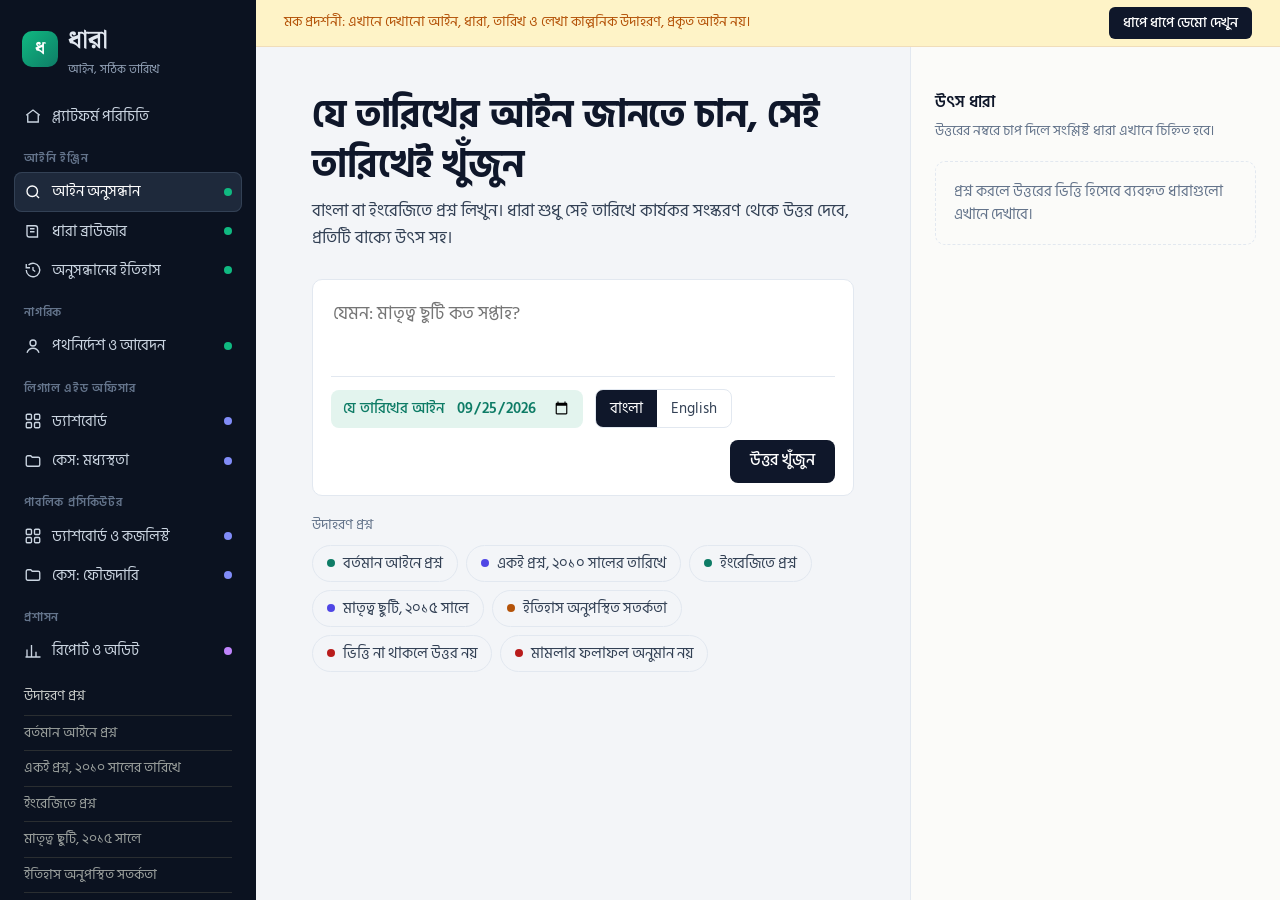
==== index.html @ 856b988e "Dhara Mock UI Design for Demo" ====
<!DOCTYPE html>
<html lang="bn">
<head>
<meta charset="UTF-8">
<meta name="viewport" content="width=device-width, initial-scale=1">
<title>ধারা | আইন অনুসন্ধান</title>
<link rel="preconnect" href="https://fonts.googleapis.com">
<link rel="preconnect" href="https://fonts.gstatic.com" crossorigin>
<link href="https://fonts.googleapis.com/css2?family=Noto+Serif+Bengali:wght@400;600;700&family=Hind+Siliguri:wght@400;500;600&display=swap" rel="stylesheet">
<link rel="stylesheet" href="style.css">
</head>
<body>
<aside class="side"></aside>

<main class="main">
  <div class="mockbar">মক প্রদর্শনী: এখানে দেখানো আইন, ধারা, তারিখ ও লেখা কাল্পনিক উদাহরণ, প্রকৃত আইন নয়।
    <button class="tourbtn" id="tourbtn" type="button">ধাপে ধাপে ডেমো দেখুন</button></div>
  <div class="wrap">
    <section class="center">
      <h1>যে তারিখের আইন জানতে চান, সেই তারিখেই খুঁজুন</h1>
      <p class="lede">বাংলা বা ইংরেজিতে প্রশ্ন লিখুন। ধারা শুধু সেই তারিখে কার্যকর সংস্করণ থেকে উত্তর দেবে, প্রতিটি বাক্যে উৎস সহ।</p>

      <div class="ask" id="ask">
        <textarea id="q" rows="2" placeholder="যেমন: মাতৃত্ব ছুটি কত সপ্তাহ?"></textarea>
        <div class="ask-row">
          <div class="asof">
            <label for="d">যে তারিখের আইন</label>
            <input id="d" type="date" value="2026-09-25" min="2006-01-01" max="2026-12-31">
          </div>
          <div class="seg" role="group" aria-label="উত্তরের ভাষা">
            <button class="on" data-al="bn" type="button">বাংলা</button><button data-al="en" type="button">English</button>
          </div>
          <button class="go" id="go" type="button">উত্তর খুঁজুন</button>
        </div>
      </div>

      <div class="examples" id="examples">
        <p>উদাহরণ প্রশ্ন</p>
        <div class="row"></div>
      </div>

      <ul class="steps" id="steps">
        <li><span class="dot"></span>নির্বাচিত তারিখে কার্যকর ধারাগুলো বাছাই করা হচ্ছে</li>
        <li><span class="dot"></span>শব্দ ও অর্থ মিলিয়ে প্রাসঙ্গিক ধারা খোঁজা হচ্ছে</li>
        <li><span class="dot"></span>প্রতিটি উদ্ধৃতি মূল ধারার সাথে যাচাই করা হচ্ছে</li>
      </ul>

      <div class="answer" id="answer"></div>
    </section>

    <aside class="rail">
      <h2>উৎস ধারা</h2>
      <p class="hint">উত্তরের নম্বরে চাপ দিলে সংশ্লিষ্ট ধারা এখানে চিহ্নিত হবে।</p>
      <div id="sources"><div class="empty">প্রশ্ন করলে উত্তরের ভিত্তি হিসেবে ব্যবহৃত ধারাগুলো এখানে দেখাবে।</div></div>
    </aside>
  </div>
</main>

<script src="data.js"></script>
<script>
  const $ = id => document.getElementById(id);
  const qEl = $('q'), dEl = $('d');
  let ansLang = 'bn';

  sidebar('search', `<div class="sidelist"><p>উদাহরণ প্রশ্ন</p>${EXAMPLES.map((e, i) => `<div data-ex="${i}">${e.label}</div>`).join('')}</div>`);
  document.querySelector('#examples .row').innerHTML = EXAMPLES.map((e, i) =>
    `<button data-ex="${i}" type="button" title="${e.label}"><i class="i-${e.kind}"></i>${e.label}</button>`).join('');

  document.querySelectorAll('[data-ex]').forEach(el => el.addEventListener('click', () => runEx(+el.dataset.ex)));
  document.querySelectorAll('[data-al]').forEach(b => b.addEventListener('click', () => {
    ansLang = b.dataset.al;
    document.querySelectorAll('[data-al]').forEach(x => x.classList.toggle('on', x === b));
    if ($('answer').style.display === 'block' && qEl.value.trim()) render(qEl.value.trim(), dEl.value);
  }));
  $('go').addEventListener('click', () => run(qEl.value.trim(), dEl.value));
  qEl.addEventListener('keydown', e => { if (e.key === 'Enter' && !e.shiftKey) { e.preventDefault(); run(qEl.value.trim(), dEl.value); } });

  function setLang(l) { ansLang = l; document.querySelectorAll('[data-al]').forEach(x => x.classList.toggle('on', x.dataset.al === l)); }
  function runEx(i) { const e = EXAMPLES[i]; qEl.value = e.q; dEl.value = e.d; return run(e.q, e.d); }

  function run(q, date) {
    return new Promise(resolve => {
      if (!q) { qEl.focus(); return resolve(); }
      const steps = $('steps'), items = [...steps.children];
      $('answer').style.display = 'none';
      $('sources').innerHTML = '<div class="empty">ধারা খোঁজা হচ্ছে…</div>';
      steps.style.display = 'block';
      items.forEach(li => li.className = '');
      items.forEach((li, i) => setTimeout(() => { li.className = 'run'; if (i) items[i - 1].className = 'done'; }, i * 450));
      setTimeout(() => { items[items.length - 1].className = 'done'; render(q, date); resolve(); }, items.length * 450 + 150);
    });
  }

  function classify(q) {
    if (/জিত|হারব|ফলাফল|রায় কী হবে|win|outcome|predict/i.test(q)) return 'scope';
    if (/মাতৃত্ব|প্রসূতি|maternity|pregnan/i.test(q)) return 'mat';
    if (/চাকরি শেষ|চাকুরি শেষ|অবসান|termination|dues/i.test(q)) return 'term';
    if (/মজুরি|বেতন|wage|salary/i.test(q)) return 'wage';
    return 'none';
  }
  const isEnglishQ = q => /[a-z]/i.test(q) && !/[\u0980-\u09FF]/.test(q);
  const C = (n, k) => `<button class="cite" data-s="${n}" data-k="${k}" type="button" title="উৎস ${bn(n)} দেখুন">${ansLang === 'bn' ? bn(n) : n}</button>`;

  function render(q, date) {
    const ans = $('answer'), src = $('sources'), kind = classify(q), en = ansLang === 'en';
    const metaDate = en ? `Answer based on the law in force on ${fmtEn(date)}` : `${fmt(date)} তারিখে কার্যকর আইন অনুযায়ী উত্তর`;
    ans.style.display = 'block';

    if (kind === 'none') {
      ans.innerHTML = `<p class="q">${q}</p><div class="meta">${metaDate}</div>
        <div class="stop"><h3>পর্যাপ্ত আইনি ভিত্তি পাওয়া যায়নি</h3>
        <p>এই প্রশ্নের উত্তর দেওয়ার মতো যথেষ্ট প্রাসঙ্গিক ধারা খুঁজে পাওয়া যায়নি, তাই ধারা অনুমাননির্ভর উত্তর দেবে না। প্রশ্নটি অন্যভাবে লিখুন অথবা ধারা ব্রাউজারে সংশ্লিষ্ট আইন খুঁজুন।</p>
        <p class="score">সবচেয়ে কাছের ধারার মিলও নির্ধারিত নির্ভরযোগ্যতার সীমার নিচে ছিল।</p></div>`;
      src.innerHTML = '<div class="empty">নির্ভরযোগ্যতার সীমার উপরে কোনো ধারা পাওয়া যায়নি, তাই কোনো উৎস দেখানো হচ্ছে না।</div>';
      return;
    }
    if (kind === 'scope') {
      ans.innerHTML = `<p class="q">${q}</p><div class="meta">${metaDate}</div>
        <div class="stop scope"><h3>ধারা মামলার ফলাফল অনুমান করে না</h3>
        <p>ধারা একটি আইনি গবেষণা সহায়ক। এটি আইনি পরামর্শ দেয় না এবং কোনো মামলার রায় বা বিচারকের সিদ্ধান্ত অনুমান করে না। আপনার বিষয়ে কোন ধারা প্রযোজ্য তা জানতে চাইলে সরাসরি আইনের প্রশ্ন করুন।</p>
        <p class="score"><button class="cite" type="button" id="sugg" style="padding:0 10px">মজুরি কত দিনের মধ্যে দিতে হবে?</button></p></div>`;
      src.innerHTML = '<div class="empty">এই ধরনের প্রশ্নে কোনো ধারা খোঁজা হয় না।</div>';
      $('sugg').onclick = () => runEx(0);
      return;
    }

    let body = '', note = '', srcIds = [], tlSec = null;
    if (isEnglishQ(q)) note += `<div class="note x">${en ? 'Your English question matched provisions stored in both Bangla and English, without machine translation.' : 'ইংরেজি প্রশ্ন থেকে বাংলা ও ইংরেজি জোড়া ধারা খুঁজে পাওয়া গেছে, কোনো মেশিন অনুবাদ ছাড়াই।'}</div>`;

    if (kind === 'wage') {
      const v = versionAt('123', date), old = v.key === 'old';
      srcIds = ['123', '124']; tlSec = '123';
      body = en
        ? `<p>Wages must be paid before the ${old ? 'seventh' : 'fifth'} working day after the wage period ends.${C(1, 'time')}${old ? '' : ' Under this version, wages may also be paid through a bank account.' + C(1, 'bank')}</p><p>On termination, all dues must be paid within thirty working days.${C(2, 'dues')}</p>`
        : `<p>মজুরি-মেয়াদ শেষ হওয়ার পর ${old ? 'সপ্তম' : 'পঞ্চম'} কর্মদিবস অতিক্রান্ত হওয়ার আগেই শ্রমিকের মজুরি পরিশোধ করতে হবে।${C(1, 'time')}${old ? '' : ' এই সংস্করণ অনুযায়ী মজুরি ব্যাংক হিসাবের মাধ্যমেও পরিশোধ করা যায়।' + C(1, 'bank')}</p><p>চাকরির অবসান হলে সকল পাওনা অবসানের তারিখ থেকে ত্রিশ কর্মদিবসের মধ্যে পরিশোধ করতে হবে।${C(2, 'dues')}</p>`;
      if (old) note += `<div class="note x">${en ? 'Section 123 was amended after this date (22 July 2013). The current law is different.' : 'এই তারিখের পরে ধারা ১২৩ সংশোধিত হয়েছে (২২ জুলাই ২০১৩)। বর্তমান আইন ভিন্ন।'}</div>`;
    }
    if (kind === 'mat') {
      const v = versionAt('46', date), old = v.key === 'old';
      srcIds = ['46']; tlSec = '46';
      body = en
        ? `<p>A woman worker is entitled to ${old ? 'twelve' : 'sixteen'} weeks of maternity leave: ${old ? 'six' : 'eight'} weeks before and ${old ? 'six' : 'eight'} weeks after delivery.${C(1, 'leave')}</p>`
        : `<p>একজন নারী শ্রমিক মোট ${old ? 'বারো' : 'ষোল'} সপ্তাহ মাতৃত্ব ছুটি পাবেন: সন্তান প্রসবের আগে ${old ? 'ছয়' : 'আট'} সপ্তাহ এবং পরে ${old ? 'ছয়' : 'আট'} সপ্তাহ।${C(1, 'leave')}</p>`;
      if (old) note += `<div class="note x">${en ? 'Section 46 was amended after this date (18 September 2018). The current law is different.' : 'এই তারিখের পরে ধারা ৪৬ সংশোধিত হয়েছে (১৮ সেপ্টেম্বর ২০১৮)। বর্তমান আইন ভিন্ন।'}</div>`;
    }
    if (kind === 'term') {
      srcIds = ['124'];
      body = en
        ? `<p>On termination of employment, all dues of the worker must be paid within thirty working days from the date of termination.${C(1, 'dues')}</p>`
        : `<p>চাকরির অবসান হলে শ্রমিকের সকল পাওনা অবসানের তারিখ থেকে ত্রিশ কর্মদিবসের মধ্যে পরিশোধ করতে হবে।${C(1, 'dues')}</p>`;
      note += `<div class="note w">${en ? 'The amendment history of this section could not be verified, so the version on your chosen date is not guaranteed. The current text was used.' : 'এই ধারার সংশোধন-ইতিহাস যাচাই করা যায়নি, তাই নির্বাচিত তারিখের সংস্করণ নিশ্চিত নয়। বর্তমান লেখা থেকে উত্তর দেওয়া হয়েছে।'}</div>`;
    }

    const n = srcIds.length;
    ans.innerHTML = `<p class="q">${q}</p><div class="meta">${metaDate}</div>
      <div class="body ${en ? 'en' : ''}">${body}</div>
      <div class="verify"><svg width="16" height="16" viewBox="0 0 24 24" fill="none" stroke="currentColor" stroke-width="2.4"><path d="M5 12l5 5 9-10"/></svg>${en ? `All citations checked against ${n} retrieved provision${n > 1 ? 's' : ''}` : `সব উদ্ধৃতি ${bn(n)}টি উদ্ধারকৃত ধারার সাথে যাচাই করা হয়েছে`}</div>
      <div class="srclist"><p>${en ? 'This answer is grounded only in these provisions' : 'এই উত্তরের ভিত্তি শুধু এই ধারাগুলো'}</p>${srcIds.map((id, k) => {
        const sv = versionAt(id, date);
        return `<button type="button" data-go="${k + 1}"><span class="n">${en ? k + 1 : bn(k + 1)}</span><span>ধারা ${SECTIONS[id].num}, ${ACT.bn}<small>যে সংস্করণ ব্যবহৃত: ${fmt(sv.from)} থেকে ${sv.to ? fmt(sv.to) : 'বর্তমান'}</small></span></button>`;
      }).join('')}</div>
      ${note}${tlSec ? timeline(tlSec, date) : ''}`;

    src.innerHTML = srcIds.map((id, k) => card(id, k + 1, date)).join('');
    ans.querySelectorAll('.cite').forEach(c => c.addEventListener('click', () => focusSrc(c.dataset.s, c.dataset.k, c)));
    ans.querySelectorAll('[data-go]').forEach(b => b.addEventListener('click', () => focusSrc(b.dataset.go, null, null)));
  }

  function focusSrc(n, k, btn) {
    document.querySelectorAll('.src,.cite,.qs').forEach(x => x.classList.remove('hl', 'on'));
    const t = $('s' + n); if (!t) return;
    t.classList.add('hl');
    const d = t.querySelector('details'); if (d) d.open = true;
    if (k) t.querySelectorAll(`.qs[data-k="${k}"]`).forEach(x => x.classList.add('on'));
    if (btn) btn.classList.add('hl');
    t.scrollIntoView({ behavior: 'smooth', block: 'nearest' });
  }

  function card(id, n, date) {
    const s = SECTIONS[id], v = versionAt(id, date), L = LINEAGE[s.lineage], en = ansLang === 'en';
    return `<div class="src" id="s${n}">
      <div class="top"><span class="n">${en ? n : bn(n)}</span><span class="act">${en ? ACT.en : ACT.bn}</span></div>
      <p class="sec">${en ? 'Section ' + id + ': ' + s.title.en : 'ধারা ' + s.num + ': ' + s.title.bn}</p>
      <div class="badges"><span class="b valid">কার্যকর: ${fmt(v.from)} থেকে ${v.to ? fmt(v.to) : 'বর্তমান'}</span><span class="b ${L.cls}">${L.bn}</span></div>
      ${s.lineage === 'none' ? '<div class="warnline">এই ধারার পূর্ববর্তী সংস্করণ যাচাই করা যায়নি। বর্তমান লেখা দেখানো হচ্ছে।</div>' : ''}
      ${s.lineage === 'medium' ? '<div class="warnline" style="background:var(--blue-soft);color:var(--blue)">সংশোধনের তারিখ পাদটীকা থেকে আংশিকভাবে নির্ণীত। মূল গেজেটের সাথে মিলিয়ে দেখুন।</div>' : ''}
      <p class="txt ${en ? 'en' : ''}">${mk(v[en ? 'en' : 'bn'])}</p>
      <details class="prov"><summary>এই উৎস কোথা থেকে এসেছে</summary>
        <dl>
          <dt>মূল উৎস</dt><dd>বাংলাদেশ কোড পোর্টাল<br><span class="url">${srcUrl(id)}</span></dd>
          <dt>ব্যবহৃত সংস্করণ</dt><dd>${fmt(v.from)} থেকে ${v.to ? fmt(v.to) : 'বর্তমান'} (${amendAct(v)})</dd>
          <dt>তারিখ নির্ণয়ের ভিত্তি</dt><dd>${v.foot}</dd>
          <dt>ধারার শনাক্তকারী</dt><dd><code>${ACT.id}/s${id}@${v.from}</code></dd>
        </dl>
      </details>
      <a href="provision.html?s=${id}&d=${date}">পূর্ণ ধারা ও সংশোধন দেখুন</a>
    </div>`;
  }

  function timeline(id, date) {
    const s = SECTIONS[id];
    const start = new Date('2006-01-01'), span = new Date('2027-01-01') - start;
    const pct = d => Math.min(100, Math.max(0, (new Date(d) - start) / span * 100));
    const cur = versionAt(id, date);
    const segs = s.versions.map(v => {
      const a = pct(v.from), b = v.to ? pct(v.to) : 100;
      const label = v.key === 'old' ? 'মূল আইন' : 'সংশোধিত (' + bn(v.from.slice(0, 4)) + ')';
      return `<div class="tseg ${v.key} ${v === cur ? 'active' : ''}" style="left:${a}%;width:${b - a - 0.4}%">${label}</div>`;
    }).join('');
    return `<div class="tl"><h4>ধারা ${s.num} এর সংস্করণ</h4>
      <p class="sub">কালো দাগটি আপনার বেছে নেওয়া তারিখ। উত্তর শুধু সেই তারিখে কার্যকর সংস্করণ থেকে এসেছে।</p>
      <div class="track">${segs}<div class="pin" style="left:${pct(date)}%"><span>${fmt(date)}</span></div></div>
      <div class="axis"><span>২০০৬</span><span>২০১০</span><span>২০১৪</span><span>২০১৮</span><span>২০২২</span><span>২০২৬</span></div></div>`;
  }

  /* guided tour */
  const tour = Tour([
    { t: 'প্রশ্ন আর তারিখ', el: '#ask', do: async () => { setLang('bn'); qEl.value = EXAMPLES[0].q; dEl.value = TODAY; },
      p: 'ব্যবহারকারী বাংলা বা ইংরেজিতে প্রশ্ন লেখেন এবং বেছে নেন কোন তারিখের আইন জানতে চান। বিরোধ যে দিন শুরু হয়েছে, সেই দিনের আইনই প্রযোজ্য।' },
    { t: 'উত্তর, প্রতিটি বাক্যে উৎস', el: '#answer', do: () => runEx(0),
      p: 'প্রথমে শুধু সেই তারিখে কার্যকর ধারা বাছাই হয়, তারপর খোঁজা ও উদ্ধৃতি যাচাই। উত্তরের প্রতিটি বাক্যের পাশে নম্বর দেওয়া উৎস থাকে।' },
    { t: 'উত্তরটা কোন ধারা থেকে এসেছে', el: '.srclist',
      p: 'উত্তরের নিচে স্পষ্ট লেখা থাকে কোন কোন ধারা থেকে উত্তরটা তৈরি, আর প্রতিটি ধারার ঠিক কোন তারিখের সংস্করণ ব্যবহৃত হয়েছে। এর বাইরের কিছু থেকে উত্তর আসে না।' },
    { t: 'বাক্য থেকে ধারার নির্দিষ্ট অংশে', el: '#s1', do: async () => { const c = document.querySelector('.cite'); if (c) c.click(); },
      p: 'উদ্ধৃতি নম্বরে চাপ দিলে ধারার যে নির্দিষ্ট অংশ ওই বাক্যকে সমর্থন করে সেটা হলুদ রঙে চিহ্নিত হয়। নিচে দেখা যায় উৎস কোথা থেকে: বাংলাদেশ কোড পোর্টালের কোন পাতা, আর কোন সংশোধনী পাদটীকা থেকে সংস্করণের তারিখ নির্ণীত।' },
    { t: 'তারিখ বদলালে উত্তর বদলায়', el: '.tl', do: () => runEx(1),
      p: 'একই প্রশ্ন, কিন্তু ২০১০ সালের তারিখে। তখন সপ্তম কর্মদিবস ছিল, এখন পঞ্চম। সাধারণ সার্চ বা চ্যাটবট সবসময় বর্তমান লেখা দেখায়, ধারা দেখায় সেই দিনের আইন।' },
    { t: 'ইংরেজিতে প্রশ্ন, একই ধারা', el: '#answer', do: () => runEx(2),
      p: 'ইংরেজিতে প্রশ্ন করলেও বাংলা ও ইংরেজি জোড়া ধারা খুঁজে পাওয়া যায়, মেশিন অনুবাদ ছাড়াই। উত্তরের ভাষা উপরের বাটন দিয়ে বদলানো যায়।' },
    { t: 'আরেকটি সংশোধিত ধারা', el: '.tl', do: async () => { setLang('bn'); await runEx(3); },
      p: '২০১৫ সালের তারিখে মাতৃত্ব ছুটি ছিল বারো সপ্তাহ, ২০১৮ সালের সংশোধনের পর ষোল সপ্তাহ। এই ধারার সংশোধন-ইতিহাস মাঝারি নির্ভরযোগ্য, তাই উৎস কার্ডে সেটাও জানানো হয়।' },
    { t: 'ইতিহাস না থাকলে সতর্কতা', el: '#s1', do: () => runEx(4),
      p: 'সব ধারার সংশোধন-ইতিহাস স্বয়ংক্রিয়ভাবে পাওয়া যায় না। তখন ধারা বর্তমান লেখা থেকে উত্তর দেয় এবং স্পষ্ট সতর্কবার্তা দেখায়, চুপচাপ ভুল উত্তর দেয় না।' },
    { t: 'নিশ্চিত না হলে উত্তর নয়', el: '.stop', do: () => runEx(5),
      p: 'প্রাসঙ্গিক ধারার মিল নির্ধারিত সীমার নিচে থাকলে ধারা উত্তর দিতে অস্বীকার করে। কোনো বানানো ধারা নম্বর বা অনুমাননির্ভর উত্তর দেখায় না।' },
    { t: 'মামলার ফলাফল অনুমান নয়', el: '.stop', do: () => runEx(6),
      p: 'ধারা আইনি গবেষণা সহায়ক, আইনি পরামর্শদাতা নয়। মামলার রায় বা বিচারকের সিদ্ধান্ত অনুমানের প্রশ্নে সে ব্যবহারকারীকে আইনের প্রশ্নের দিকে ফিরিয়ে দেয়।' },
    { t: 'এরপর: ধারা ব্রাউজার', el: '.nav a[href="provision.html"]',
      p: 'পরের অংশে দেখব একটি ধারার সব সংস্করণ, দুই সংস্করণের মধ্যে ঠিক কী বদলেছে, আর প্রতিটি ধারার মেটাডেটা।' }
  ], { lastLabel: 'ধারা ব্রাউজারে যান', onLast: () => { location.href = 'provision.html?s=123&tour=1'; } });
  $('tourbtn').addEventListener('click', tour.start);

  const P = new URLSearchParams(location.search);
  if (P.has('tour')) tour.start();
  else if (P.has('ex')) runEx(+P.get('ex'));
</script>
</body>
</html>
---- style.css ----
:root{
  --paper:#F3F5F8; --surface:#FFFFFF; --ink:#0F172A; --ink-2:#334155; --muted:#64748B;
  --rule:#E2E8F0; --green:#0E7C66; --green-soft:#E3F4EE; --amber:#B45309; --amber-soft:#FEF3C7;
  --red:#B91C1C; --red-soft:#FEE2E2; --blue:#4F46E5; --blue-soft:#EEF2FF; --violet:#7C3AED; --violet-soft:#F3E8FF;
  --side:#0B1220; --side-2:#131C2E; --side-t:#94A3B8;
  --radius:14px; --shadow:0 1px 2px rgba(15,23,42,.05),0 4px 16px rgba(15,23,42,.05);
  --serif:"Noto Serif Bengali","Nirmala UI","Vrinda",Georgia,serif;
  --sans:"Hind Siliguri","Noto Sans Bengali","Nirmala UI","Vrinda",system-ui,sans-serif;
}
*{box-sizing:border-box}
html,body{margin:0;height:100%}
body{background:var(--paper);color:var(--ink);font-family:var(--sans);font-size:16px;line-height:1.6;display:flex}
a{color:inherit}
button,input,textarea{font:inherit;color:inherit}
:focus-visible{outline:2px solid var(--green);outline-offset:2px}

/* sidebar */
.side{width:256px;flex:none;background:var(--side);color:#E2E8F0;display:flex;flex-direction:column;padding:20px 14px;overflow:auto;height:100vh;position:sticky;top:0}
.brand{display:flex;align-items:center;gap:10px;font-family:var(--serif);font-size:26px;font-weight:700;padding:0 8px 18px;text-decoration:none}
.brand .logo{width:36px;height:36px;border-radius:10px;background:linear-gradient(135deg,#10B981,#0E7C66);display:flex;align-items:center;justify-content:center;font-size:19px;color:#fff;flex:none}
.brand small{display:block;font-family:var(--sans);font-size:12px;font-weight:400;color:var(--side-t);margin-top:-2px}
.nav a{display:flex;align-items:center;gap:10px;padding:8px 10px;border-radius:8px;text-decoration:none;color:#CBD5E1;font-size:14.5px}
.nav a:hover{background:var(--side-2);color:#fff}
.nav a.on{background:#1E293B;color:#fff;box-shadow:inset 0 0 0 1px #334155}
.nav svg{width:18px;height:18px;flex:none}
.sidelist{margin-top:26px;padding:0 10px;font-size:14px;color:#9A9F9C}
.sidelist p{margin:0 0 8px;color:#C9CCC9}
.sidelist div,.sidelist a{display:block;padding:6px 0;border-top:1px solid #2A2E31;cursor:pointer;text-decoration:none;color:#9A9F9C}
.sidelist div:hover,.sidelist a:hover{color:#fff}
.sidelist a.on{color:#fff;font-weight:500}
.sidelist .ch{margin-top:14px;color:#C9CCC9;border-top:0;cursor:default}
.side .foot{margin-top:auto;padding:12px 10px 0;border-top:1px solid #2A2E31;font-size:13px;color:#8E938F}

/* main frame */
.main{flex:1;min-width:0;display:flex;flex-direction:column;overflow:auto}
.mockbar{display:flex;align-items:center;gap:16px;background:var(--amber-soft);color:var(--amber);font-size:13.5px;padding:7px 28px;border-bottom:1px solid #F0DDBA}
.mockbar .tourbtn{margin-left:auto;background:var(--ink);color:#fff;border:0;border-radius:6px;padding:5px 14px;font-size:14px;font-weight:500;cursor:pointer;white-space:nowrap}
.mockbar .tourbtn:hover{background:#2B2F33}
h1{font-family:var(--sans);font-weight:700;line-height:1.3;margin:0;letter-spacing:-.2px}

/* shared bits */
.b{font-size:12.5px;padding:2px 9px;border-radius:999px;white-space:nowrap}
.b.valid{background:var(--green-soft);color:var(--green)}
.b.old{background:#ECECE8;color:var(--ink-2)}
.b.hi{background:#EDEFF1;color:var(--ink-2)}
.b.mid{background:var(--blue-soft);color:var(--blue)}
.b.warn{background:var(--amber-soft);color:var(--amber)}
.b.no{background:var(--red-soft);color:var(--red)}
.seg{display:flex;border:1px solid var(--rule);border-radius:8px;overflow:hidden;font-size:14.5px;background:var(--surface)}
.seg button{border:0;background:none;padding:7px 14px;cursor:pointer;color:var(--ink-2)}
.seg button.on{background:var(--ink);color:#fff}
.empty{color:var(--muted);font-size:14.5px;border:1px dashed var(--rule);border-radius:10px;padding:18px}

/* ---------- search page ---------- */
.wrap{display:grid;grid-template-columns:minmax(0,1fr) 370px;flex:1}
.center{padding:44px 56px 120px;max-width:880px}
.center h1{font-size:38px;margin-bottom:8px}
.lede{color:var(--ink-2);margin:0 0 26px;font-size:17px}
.ask{background:var(--surface);border:1px solid var(--rule);border-radius:10px;padding:18px 18px 12px}
.ask textarea{width:100%;border:0;resize:none;outline:none;font-size:18px;line-height:1.6;min-height:64px;background:transparent}
.ask-row{display:flex;align-items:center;gap:12px;flex-wrap:wrap;border-top:1px solid var(--rule);padding-top:12px;margin-top:6px}
.asof{display:flex;align-items:center;gap:10px;background:var(--green-soft);border-radius:8px;padding:6px 12px;color:var(--green)}
.asof label{font-size:14.5px;font-weight:500}
.asof input{border:0;background:transparent;font-size:15px;color:var(--green);font-weight:600}
.go{margin-left:auto;background:var(--ink);color:#fff;border:0;border-radius:8px;padding:9px 20px;font-size:15.5px;font-weight:500;cursor:pointer}
.go:hover{background:#2B2F33}
.examples{margin-top:18px}
.examples p{margin:0 0 8px;font-size:14px;color:var(--muted)}
.examples .row{display:flex;flex-wrap:wrap;gap:8px}
.examples button{background:none;border:1px solid var(--rule);border-radius:999px;padding:6px 14px;font-size:14.5px;color:var(--ink-2);cursor:pointer;display:flex;align-items:center;gap:8px}
.examples button:hover{border-color:var(--ink-2);color:var(--ink)}
.examples button i{width:8px;height:8px;border-radius:50%;display:inline-block}
.i-ok{background:var(--green)}.i-time{background:var(--blue)}.i-warn{background:var(--amber)}.i-no{background:var(--red)}

.steps{margin:30px 0 0;padding:0;list-style:none;display:none}
.steps li{display:flex;align-items:center;gap:12px;color:var(--muted);padding:5px 0;font-size:15.5px}
.steps li .dot{width:10px;height:10px;border-radius:50%;border:2px solid var(--rule);flex:none}
.steps li.run{color:var(--ink)}
.steps li.run .dot{border-color:var(--green);border-top-color:transparent;animation:spin .8s linear infinite}
.steps li.done{color:var(--ink-2)}
.steps li.done .dot{background:var(--green);border-color:var(--green)}
@keyframes spin{to{transform:rotate(360deg)}}

.answer{display:none;margin-top:32px}
.answer .q{font-family:var(--serif);font-size:22px;font-weight:600;margin:0 0 6px}
.answer .meta{color:var(--muted);font-size:14.5px;margin-bottom:14px;display:flex;flex-wrap:wrap;gap:8px;align-items:center}
.answer .body{font-family:var(--serif);font-size:18.5px;line-height:1.95}
.answer .body p{margin:0 0 14px}
.answer .body.en{font-family:Georgia,"Times New Roman",serif}
.cite{display:inline-flex;align-items:center;justify-content:center;min-width:24px;height:22px;padding:0 6px;margin:0 3px;border-radius:5px;background:var(--green-soft);color:var(--green);font-family:var(--sans);font-size:13px;font-weight:600;cursor:pointer;vertical-align:2px;border:0}
.cite:hover,.cite.hl{background:var(--green);color:#fff}
.verify{display:flex;align-items:center;gap:8px;margin-top:4px;font-size:14.5px;color:var(--green)}
.note{margin-top:14px;font-size:14.5px;border-radius:8px;padding:10px 14px}
.note.x{background:var(--blue-soft);color:var(--blue)}
.note.w{background:var(--amber-soft);color:var(--amber)}
.stop{border:1px solid #EFC9C4;background:var(--red-soft);border-radius:10px;padding:20px 22px;color:var(--red)}
.stop.scope{border-color:#D5DCE4;background:#F1F4F7;color:var(--ink)}
.stop h3{margin:0 0 6px;font-family:var(--serif);font-size:19px}
.stop p{margin:0;color:var(--ink-2)}
.stop .score{margin-top:12px;font-size:14px;color:var(--muted)}

.tl{margin-top:28px;background:var(--surface);border:1px solid var(--rule);border-radius:10px;padding:18px 20px 22px}
.tl h4{margin:0 0 4px;font-size:15.5px;font-weight:600}
.tl .sub{margin:0 0 26px;font-size:14px;color:var(--muted)}
.track{position:relative;height:44px}
.tseg{position:absolute;top:10px;height:22px;border-radius:4px;font-size:12.5px;display:flex;align-items:center;padding:0 10px;white-space:nowrap;overflow:hidden}
.tseg.old{background:#ECECE8;color:var(--ink-2)}
.tseg.cur{background:var(--green-soft);color:var(--green)}
.tseg.active{outline:2px solid var(--green)}
.pin{position:absolute;top:0;width:2px;height:42px;background:var(--ink);transition:left .5s ease}
.pin span{position:absolute;top:-24px;left:50%;transform:translateX(-50%);background:var(--ink);color:#fff;font-size:12px;padding:1px 8px;border-radius:4px;white-space:nowrap}
.axis{display:flex;justify-content:space-between;font-size:12.5px;color:var(--muted);margin-top:4px}

.rail{border-left:1px solid var(--rule);background:#FBFBF9;padding:44px 24px 120px}
.rail h2{font-size:15.5px;font-weight:600;margin:0 0 4px}
.rail .hint{font-size:14px;color:var(--muted);margin:0 0 18px}
.src{background:var(--surface);border:1px solid var(--rule);border-radius:10px;padding:14px 16px;margin-bottom:14px;transition:border-color .2s,box-shadow .2s}
.src.hl{border-color:var(--green);box-shadow:0 0 0 3px var(--green-soft)}
.src .top{display:flex;align-items:center;gap:8px;margin-bottom:6px}
.src .n{width:24px;height:22px;border-radius:5px;background:var(--green-soft);color:var(--green);font-size:13px;font-weight:600;display:flex;align-items:center;justify-content:center;flex:none}
.src .act{font-size:13.5px;color:var(--muted)}
.src .sec{font-family:var(--serif);font-weight:600;font-size:16.5px;margin:0 0 8px}
.src .txt{font-family:var(--serif);font-size:15px;line-height:1.8;color:var(--ink-2);margin:0 0 10px}
.src .txt.en{font-family:Georgia,serif}
.badges{display:flex;flex-wrap:wrap;gap:6px;margin-bottom:10px}
.src .warnline{font-size:13.5px;color:var(--amber);background:var(--amber-soft);border-radius:6px;padding:6px 10px;margin-bottom:10px}
.src a{font-size:14px;font-weight:500;color:var(--green);text-decoration:none}
.src a:hover{text-decoration:underline}
.src .score{float:right;font-size:12.5px;color:var(--muted)}

/* ---------- provision page ---------- */
.page{padding:36px 56px 140px;max-width:1180px}
.crumb{font-size:14.5px;color:var(--muted);margin-bottom:10px}
.head{display:flex;align-items:flex-end;gap:20px;flex-wrap:wrap;border-bottom:1px solid var(--rule);padding-bottom:20px}
.head h1{font-size:34px}
.head .act{color:var(--ink-2);margin:4px 0 0;font-size:16.5px}
.tools{margin-left:auto;display:flex;gap:10px;align-items:center}
.pgrid{display:grid;grid-template-columns:300px minmax(0,1fr);gap:40px;margin-top:28px}
.pgrid h2{font-size:15.5px;font-weight:600;margin:0 0 14px}
.ver{position:relative;padding:0 0 22px 28px;cursor:pointer}
.ver::before{content:"";position:absolute;left:7px;top:18px;bottom:0;width:2px;background:var(--rule)}
.ver:last-of-type::before{display:none}
.ver .mark{position:absolute;left:0;top:4px;width:16px;height:16px;border-radius:50%;background:var(--surface);border:2px solid var(--muted)}
.ver.cur .mark{border-color:var(--green)}
.ver.on .mark{background:var(--green);border-color:var(--green)}
.ver .t{font-weight:600;font-size:16px}
.ver .r{font-size:14px;color:var(--muted)}
.ver .by{font-size:14px;color:var(--ink-2);margin-top:2px}
.ver:hover .t{color:var(--green)}
.pasof{margin-top:6px;background:var(--surface);border:1px solid var(--rule);border-radius:10px;padding:14px 16px;font-size:14.5px;color:var(--ink-2)}
.pasof input{display:block;margin-top:8px;border:1px solid var(--rule);border-radius:6px;padding:6px 10px;color:var(--green);font-weight:600;width:100%}
.card{background:var(--surface);border:1px solid var(--rule);border-radius:10px;padding:26px 30px}
.status{display:flex;flex-wrap:wrap;gap:8px;margin-bottom:18px}
.law{font-family:var(--serif);font-size:20px;line-height:2;margin:0}
.law.en{font-family:Georgia,serif;font-size:19px;line-height:1.9}
.law .num{font-weight:700;margin-right:6px}
.law del{background:var(--red-soft);color:var(--red);text-decoration:line-through;text-decoration-thickness:1.5px;padding:1px 3px;border-radius:3px}
.law ins{background:var(--green-soft);color:var(--green);text-decoration:none;padding:1px 3px;border-radius:3px}
.legend[hidden]{display:none}
.legend{display:flex;gap:18px;font-size:14px;color:var(--muted);margin-top:16px}
.legend span::before{content:"";display:inline-block;width:12px;height:12px;border-radius:3px;margin-right:6px;vertical-align:-1px}
.legend .d::before{background:var(--red-soft);border:1px solid #EFC9C4}
.legend .i::before{background:var(--green-soft);border:1px solid #BFD9CC}
.fnote{margin:14px 0 0;font-size:14px;color:var(--muted)}
.warnbox{margin-bottom:16px;font-size:14.5px;color:var(--amber);background:var(--amber-soft);border-radius:8px;padding:10px 14px}
table.meta{width:100%;border-collapse:collapse;margin-top:26px;font-size:15px;background:var(--surface);border:1px solid var(--rule);border-radius:10px;overflow:hidden}
table.meta th,table.meta td{text-align:left;padding:11px 16px;border-bottom:1px solid var(--rule);vertical-align:top}
table.meta th{width:38%;font-weight:500;color:var(--muted)}
table.meta tr:last-child th,table.meta tr:last-child td{border-bottom:0}
table.meta code{font-family:var(--sans);background:#F0F0EC;padding:1px 7px;border-radius:4px}

/* ---------- history page ---------- */
.hist{padding:44px 56px 80px;max-width:1080px}
.hist h1{font-size:34px;margin-bottom:6px}
.hist .lede{margin-bottom:24px}
.hrow{display:grid;grid-template-columns:minmax(0,1fr) 150px 170px 110px;gap:16px;align-items:center;padding:14px 18px;background:var(--surface);border:1px solid var(--rule);border-radius:10px;margin-bottom:10px;text-decoration:none}
.hrow:hover{border-color:var(--ink-2)}
.hrow .hq{font-family:var(--serif);font-size:16.5px;font-weight:600}
.hrow .hd{font-size:14px;color:var(--muted)}
.hhead{display:grid;grid-template-columns:minmax(0,1fr) 150px 170px 110px;gap:16px;padding:0 18px 8px;font-size:13.5px;color:var(--muted)}
.hrow .open{font-size:14px;color:var(--green);font-weight:500;text-align:right}

/* ---------- guided tour ---------- */
.spot{position:relative;z-index:30;box-shadow:0 0 0 10px var(--paper),0 0 0 13px var(--green),0 0 0 9999px rgba(22,24,26,.18)!important;border-radius:10px;transition:box-shadow .25s}
.tour{position:fixed;right:28px;bottom:24px;width:390px;max-width:calc(100vw - 32px);background:var(--ink);color:#EDEEEB;border-radius:12px;padding:18px 20px 16px;z-index:50;box-shadow:0 10px 30px rgba(0,0,0,.25);display:none}
.tour.show{display:block}
.tour .prog{display:flex;gap:4px;margin-bottom:12px}
.tour .prog i{flex:1;height:3px;border-radius:2px;background:#3A3F43}
.tour .prog i.on{background:#7FC3A6}
.tour .cnt{font-size:13px;color:#A5AAA7;margin:0 0 2px}
.tour h3{margin:0 0 6px;font-family:var(--serif);font-size:19px;color:#fff}
.tour p{margin:0 0 14px;font-size:15px;line-height:1.65;color:#D3D6D3}
.tour .btns{display:flex;gap:8px;align-items:center}
.tour button{border:0;border-radius:7px;padding:7px 14px;font-size:14.5px;cursor:pointer}
.tour .nx{background:#fff;color:var(--ink);font-weight:600;margin-left:auto}
.tour .pv{background:#2A2E31;color:#E9EAE7}
.tour .x{background:none;color:#A5AAA7;padding:7px 4px}

@media (max-width:1100px){.wrap{grid-template-columns:1fr}.rail{border-left:0;border-top:1px solid var(--rule)}.pgrid{grid-template-columns:1fr}}
@media (max-width:760px){.side{display:none}.center,.page,.hist{padding:28px 20px 140px}.center h1{font-size:28px}.hrow,.hhead{grid-template-columns:1fr}.hhead{display:none}}
@media (prefers-reduced-motion:reduce){*{animation:none!important;transition:none!important}}

/* grounding: supporting spans, source list, provenance */
.qs{border-radius:3px;transition:background .25s}
.qs.on{background:#FFEFA8;color:var(--ink);box-shadow:0 0 0 2px #FFEFA8}
.srclist{margin-top:16px;border:1px solid var(--rule);border-radius:10px;background:var(--surface);padding:12px 14px}
.srclist p{margin:0 0 8px;font-size:14px;font-weight:600;color:var(--ink-2)}
.srclist button{display:flex;align-items:flex-start;gap:10px;width:100%;text-align:left;background:none;border:0;border-top:1px solid var(--rule);padding:9px 0;cursor:pointer;font-size:15px}
.srclist button:first-of-type{border-top:0}
.srclist button:hover{color:var(--green)}
.srclist .n{width:24px;height:22px;border-radius:5px;background:var(--green-soft);color:var(--green);font-size:13px;font-weight:600;display:flex;align-items:center;justify-content:center;flex:none;margin-top:2px}
.srclist small{display:block;font-size:13.5px;color:var(--muted)}
.prov{margin:0 0 10px;border-top:1px solid var(--rule);padding-top:8px}
.prov summary{cursor:pointer;font-size:14px;font-weight:500;color:var(--ink-2);padding:2px 0}
.prov summary:hover{color:var(--ink)}
.prov dl{margin:8px 0 0;font-size:13.5px;display:grid;grid-template-columns:1fr;gap:2px}
.prov dt{color:var(--muted);margin-top:6px}
.prov dd{margin:0;color:var(--ink-2);line-height:1.6}
.prov .url{color:var(--green);word-break:break-all}
.prov code{font-family:var(--sans);background:#F0F0EC;padding:1px 6px;border-radius:4px;font-size:12.5px}

/* ================= v3: full application shell ================= */
.nav .grp{font-size:11.5px;font-weight:600;letter-spacing:.8px;color:#64748B;padding:14px 10px 4px;text-transform:uppercase}
.nav a .pd{margin-left:auto;width:8px;height:8px;border-radius:50%;flex:none}
.pd1{background:#10B981}.pd2{background:#818CF8}.pd3{background:#C084FC}
.sidelist{margin-top:14px}
.scopebox{margin-top:16px;background:var(--side-2);border-radius:12px;padding:12px;font-size:13px;color:#CBD5E1}
.scopebox .row{display:flex;align-items:center;gap:10px;font-weight:500}
.scopebox .lg{display:grid;gap:4px;margin-top:10px;color:var(--side-t);font-size:12.5px}
.scopebox .lg span{display:flex;align-items:center;gap:8px}
.scopebox .lg i{width:8px;height:8px;border-radius:50%;display:inline-block}
.switch{position:relative;width:38px;height:22px;flex:none}
.switch input{opacity:0;width:0;height:0}
.switch span{position:absolute;inset:0;background:#334155;border-radius:999px;cursor:pointer;transition:.2s}
.switch span::before{content:"";position:absolute;left:3px;top:3px;width:16px;height:16px;border-radius:50%;background:#fff;transition:.2s}
.switch input:checked+span{background:#10B981}
.switch input:checked+span::before{transform:translateX(16px)}
.side .foot{border-top:1px solid #1E293B;color:#64748B}

/* phase badges + scope filter */
.ph{display:inline-flex;align-items:center;gap:5px;font-size:12px;font-weight:600;padding:2px 9px;border-radius:999px;white-space:nowrap;vertical-align:middle}
.ph::before{content:"";width:6px;height:6px;border-radius:50%;background:currentColor}
.ph1{background:#D1FAE5;color:#047857}.ph2{background:var(--blue-soft);color:var(--blue)}.ph3{background:var(--violet-soft);color:var(--violet)}
body.scope-only [data-phase="2"],body.scope-only [data-phase="3"]{position:relative;opacity:.38;filter:grayscale(1);pointer-events:none}
body.scope-only [data-phase="2"]::after,body.scope-only [data-phase="3"]::after{content:"ভবিষ্যৎ পর্যায়: এই অনুদানে নয়";position:absolute;top:10px;right:10px;background:var(--ink);color:#fff;font-size:11.5px;padding:2px 8px;border-radius:6px;z-index:2;filter:none}

/* page scaffolding */
.app{padding:30px 40px 120px;max-width:1320px;width:100%}
.pagehead{display:flex;align-items:flex-end;gap:16px;flex-wrap:wrap;margin-bottom:22px}
.pagehead h1{font-size:30px}
.pagehead .sub{color:var(--muted);margin:4px 0 0;font-size:15.5px}
.pagehead .acts{margin-left:auto;display:flex;gap:8px;flex-wrap:wrap}
.btn{display:inline-flex;align-items:center;gap:8px;border:1px solid var(--rule);background:var(--surface);border-radius:10px;padding:8px 14px;font-size:14.5px;font-weight:500;cursor:pointer;text-decoration:none;color:var(--ink)}
.btn:hover{border-color:#CBD5E1;background:#F8FAFC}
.btn.pri{background:var(--green);border-color:var(--green);color:#fff}.btn.pri:hover{background:#0B6655}
.btn.dark{background:var(--ink);border-color:var(--ink);color:#fff}
.btn[disabled]{opacity:.45;cursor:not-allowed}
.grid{display:grid;gap:16px}
.g2{grid-template-columns:repeat(2,minmax(0,1fr))}.g3{grid-template-columns:repeat(3,minmax(0,1fr))}.g4{grid-template-columns:repeat(4,minmax(0,1fr))}
.split{display:grid;grid-template-columns:minmax(0,1fr) 340px;gap:18px;align-items:start}
.panel{background:var(--surface);border:1px solid var(--rule);border-radius:var(--radius);box-shadow:var(--shadow);padding:18px 20px}
.panel-h{display:flex;align-items:center;gap:10px;margin:0 0 12px}
.panel-h h3{margin:0;font-size:16.5px;font-weight:600}
.panel-h .r{margin-left:auto;display:flex;gap:8px;align-items:center}
.kpi{background:var(--surface);border:1px solid var(--rule);border-radius:var(--radius);box-shadow:var(--shadow);padding:16px 18px}
.kpi .v{font-size:30px;font-weight:700;line-height:1.2;margin:4px 0}
.kpi .l{font-size:14px;color:var(--muted)}
.kpi .t{font-size:13px;margin-top:4px}
.up{color:var(--green)}.dn{color:var(--red)}
.tbl{width:100%;border-collapse:collapse;font-size:14.5px}
.tbl th{text-align:left;font-weight:500;color:var(--muted);font-size:13px;padding:8px 10px;border-bottom:1px solid var(--rule);white-space:nowrap}
.tbl td{padding:11px 10px;border-bottom:1px solid #F1F5F9;vertical-align:top}
.tbl tr:last-child td{border-bottom:0}
.tbl tr.click{cursor:pointer}.tbl tr.click:hover td{background:#F8FAFC}
.tbl .sm{font-size:13px;color:var(--muted)}
.tblwrap{overflow-x:auto}
.pri{font-size:12px;font-weight:600;padding:2px 8px;border-radius:6px;white-space:nowrap}
.pri.hi{background:var(--red-soft);color:var(--red)}.pri.md{background:var(--amber-soft);color:var(--amber)}.pri.lo{background:#F1F5F9;color:var(--ink-2)}.pri.ok{background:var(--green-soft);color:var(--green)}.pri.bl{background:var(--blue-soft);color:var(--blue)}
.alert{display:flex;gap:12px;border-radius:12px;padding:12px 14px;font-size:14.5px;margin-bottom:10px}
.alert b{display:block;margin-bottom:2px}
.alert.i{background:var(--blue-soft);color:#3730A3}.alert.w{background:var(--amber-soft);color:#92400E}.alert.d{background:var(--red-soft);color:#991B1B}.alert.g{background:var(--green-soft);color:#065F46}
.alert .ico{font-size:18px;line-height:1.3}
.muted{color:var(--muted)}
.mono{font-family:ui-monospace,Menlo,Consolas,monospace;font-size:13px;white-space:nowrap}

/* tabs */
.tabs{display:flex;gap:4px;border-bottom:1px solid var(--rule);margin-bottom:18px;overflow-x:auto}
.tab{border:0;background:none;padding:10px 14px;font-size:15px;color:var(--muted);cursor:pointer;border-bottom:2px solid transparent;margin-bottom:-1px;display:flex;align-items:center;gap:8px;white-space:nowrap}
.tab:hover{color:var(--ink)}
.tab.on{color:var(--ink);border-bottom-color:var(--green);font-weight:600}
.tab .pd{width:7px;height:7px;border-radius:50%}
.tabpanel{display:none}.tabpanel.on{display:block}

/* status pipeline */
.pipe{display:flex;gap:0;margin:6px 0 20px;overflow-x:auto}
.pipe div{flex:1;min-width:120px;position:relative;padding:10px 12px 10px 26px;background:#F1F5F9;color:var(--muted);font-size:13.5px;font-weight:500;clip-path:polygon(0 0,calc(100% - 12px) 0,100% 50%,calc(100% - 12px) 100%,0 100%,12px 50%)}
.pipe div:first-child{clip-path:polygon(0 0,calc(100% - 12px) 0,100% 50%,calc(100% - 12px) 100%,0 100%);padding-left:14px}
.pipe .done{background:#D1FAE5;color:#047857}.pipe .cur{background:var(--green);color:#fff}

/* vertical timeline */
.vtl{list-style:none;margin:0;padding:0}
.vtl li{position:relative;padding:0 0 18px 30px}
.vtl li::before{content:"";position:absolute;left:8px;top:22px;bottom:0;width:2px;background:var(--rule)}
.vtl li:last-child::before{display:none}
.vtl .dot{position:absolute;left:0;top:4px;width:18px;height:18px;border-radius:50%;border:2px solid #CBD5E1;background:#fff}
.vtl li.done .dot{background:var(--green);border-color:var(--green)}
.vtl li.cur .dot{border-color:var(--green);box-shadow:0 0 0 4px var(--green-soft)}
.vtl .t{font-weight:600;font-size:15px}.vtl .d{font-size:13.5px;color:var(--muted)}

/* forms */
.form{display:grid;grid-template-columns:repeat(2,minmax(0,1fr));gap:12px 16px}
.field label{display:block;font-size:13.5px;color:var(--muted);margin-bottom:4px}
.field input,.field select,.field textarea{width:100%;border:1px solid var(--rule);border-radius:10px;padding:9px 12px;font-size:15px;background:#fff}
.field.ai input,.field.ai select,.field.ai textarea{background:#F0FDF9;border-color:#A7F3D0}
.field .hint{font-size:12.5px;color:var(--green);margin-top:3px}
.field.full{grid-column:1/-1}
.check{display:flex;gap:10px;align-items:flex-start;font-size:14.5px;margin:8px 0}
.check input{margin-top:5px}

/* misc components */
.avatar{width:34px;height:34px;border-radius:50%;background:var(--green-soft);color:var(--green);display:inline-flex;align-items:center;justify-content:center;font-weight:700;font-size:14px;flex:none}
.party{display:flex;gap:10px;align-items:center}
.list{list-style:none;margin:0;padding:0}
.list li{display:flex;gap:10px;align-items:flex-start;padding:10px 0;border-bottom:1px solid #F1F5F9;font-size:14.5px}
.list li:last-child{border-bottom:0}
.list .r{margin-left:auto;text-align:right;white-space:nowrap}
.docrow{display:flex;gap:12px;align-items:center;padding:12px;border:1px solid var(--rule);border-radius:12px;margin-bottom:10px}
.docrow .fi{width:40px;height:48px;border-radius:8px;background:#F1F5F9;display:flex;align-items:center;justify-content:center;font-size:11px;font-weight:700;color:var(--muted);flex:none}
.kv{display:grid;grid-template-columns:150px 1fr;gap:6px 14px;font-size:14.5px}
.kv dt{color:var(--muted)}.kv dd{margin:0}
.lawcard{border:1px solid var(--rule);border-left:0;border-radius:12px;padding:14px 16px;margin-bottom:12px;background:#FCFDFD}
.lawcard .h{display:flex;gap:8px;align-items:center;flex-wrap:wrap;margin-bottom:6px}
.lawcard .h b{font-size:15.5px}
.lawcard p{font-family:var(--serif);font-size:15.5px;line-height:1.85;margin:0;color:var(--ink-2)}
.draft{font-family:var(--serif);font-size:16px;line-height:2;background:#FCFCFA;border:1px solid var(--rule);border-radius:12px;padding:22px 26px}
.draft h4{font-family:var(--sans);text-align:center;margin:0 0 12px;font-size:17px}
.sig{display:flex;gap:10px;flex-wrap:wrap;margin-top:14px}
.sig div{flex:1;min-width:160px;border:1px dashed #CBD5E1;border-radius:10px;padding:10px 12px;font-size:14px}
.sig .ok{border-style:solid;border-color:#A7F3D0;background:#F0FDF9}
.calc{background:#F8FAFC;border-radius:12px;padding:14px 16px;font-size:15px}
.calc .row{display:flex;justify-content:space-between;padding:4px 0}
.calc .tot{border-top:1px solid var(--rule);margin-top:6px;padding-top:8px;font-weight:700}
.matrix th,.matrix td{text-align:center}
.matrix td:first-child,.matrix th:first-child{text-align:left}
.mk{display:inline-block;width:22px;height:22px;border-radius:6px;line-height:22px;font-size:13px;font-weight:700}
.mk.y{background:#D1FAE5;color:#047857}.mk.n{background:var(--red-soft);color:var(--red)}.mk.p{background:var(--amber-soft);color:var(--amber)}
.bars{display:grid;gap:10px}
.bars .bar{display:grid;grid-template-columns:130px 1fr 44px;gap:10px;align-items:center;font-size:14px}
.bars .track2{height:10px;background:#F1F5F9;border-radius:999px;overflow:hidden}
.bars .fill{height:100%;background:linear-gradient(90deg,#34D399,#0E7C66);border-radius:999px}
.chips{display:flex;gap:8px;flex-wrap:wrap}
.chip{font-size:13px;padding:3px 10px;border-radius:999px;background:#F1F5F9;color:var(--ink-2)}

/* home */
.hero{border-radius:20px;padding:40px 44px;background:radial-gradient(1200px 400px at 90% -20%,#10B98133,transparent),linear-gradient(135deg,#0B1220,#12263A);color:#fff;position:relative;overflow:hidden}
.hero h1{font-size:40px;max-width:780px}
.hero p{color:#CBD5E1;font-size:18px;max-width:720px;margin:12px 0 22px}
.hero .wm{position:absolute;right:30px;bottom:-40px;font-family:var(--serif);font-size:200px;font-weight:700;color:#ffffff0d;line-height:1}
.hero .btn{border-color:#334155;background:#ffffff14;color:#fff}
.hero .btn.pri{background:#10B981;border-color:#10B981;color:#04231A}
.arch{display:grid;gap:14px}
.arch .engine{border-radius:16px;padding:18px 22px;background:linear-gradient(135deg,#ECFDF5,#E0F2FE);border:1px solid #A7F3D0;display:flex;gap:18px;align-items:center;flex-wrap:wrap}
.arch .engine h3{margin:0;font-size:18px}
.arch .ws{border-radius:16px;padding:18px 20px;background:#fff;border:1px solid var(--rule);box-shadow:var(--shadow);text-decoration:none;display:block}
.arch .ws:hover{border-color:#94A3B8}
.arch .ws h4{margin:8px 0 4px;font-size:17px}
.arch .ws p{margin:0 0 10px;color:var(--muted);font-size:14.5px}
.arch .ws ul{margin:0;padding-left:18px;font-size:14px;color:var(--ink-2)}
.road{display:grid;grid-template-columns:repeat(3,minmax(0,1fr));gap:14px}
.road .col{border-radius:16px;padding:18px 20px;border:1px solid var(--rule);background:#fff}
.road .col.now{border:2px solid #10B981;background:#F0FDF9}
.road h4{margin:8px 0 2px;font-size:17px}.road .m{font-size:13.5px;color:var(--muted);margin-bottom:10px}
.road ul{margin:0;padding-left:18px;font-size:14.5px;line-height:1.8}
.journey{display:grid;grid-template-columns:repeat(4,minmax(0,1fr));gap:12px}
.journey a{display:block;text-decoration:none;border:1px solid var(--rule);border-radius:14px;padding:14px 16px;background:#fff}
.journey a:hover{border-color:#94A3B8}
.journey .n{width:28px;height:28px;border-radius:8px;background:var(--ink);color:#fff;display:flex;align-items:center;justify-content:center;font-weight:700;font-size:14px;margin-bottom:8px}
.journey b{display:block;font-size:15px}.journey span{font-size:13.5px;color:var(--muted)}
.sec-t{font-size:20px;font-weight:700;margin:34px 0 14px;display:flex;align-items:center;gap:10px}

@media (max-width:1100px){.split{grid-template-columns:1fr}.g4{grid-template-columns:repeat(2,minmax(0,1fr))}.road,.journey{grid-template-columns:1fr 1fr}}
@media (max-width:760px){.app{padding:22px 16px 120px}.g2,.g3,.g4,.form,.road,.journey{grid-template-columns:1fr}.hero{padding:28px 22px}.hero h1{font-size:28px}.kv{grid-template-columns:1fr}}
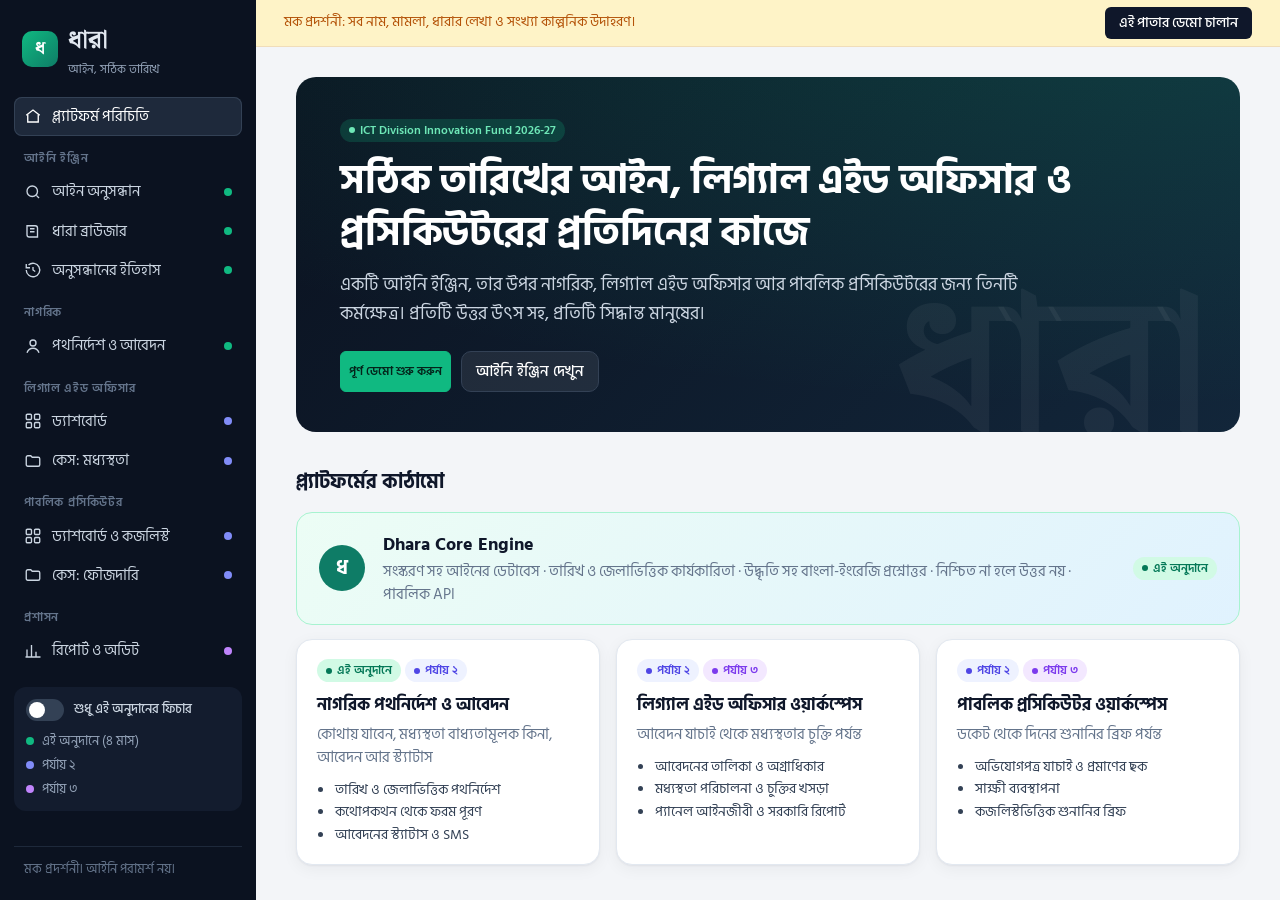
==== commit 5ca83c8a: "feat(Refactor): Refactoring the folder Stucture to publish it as a github page" ====
--- a/index.html
+++ b/index.html
@@ -3,246 +3,91 @@
 <head>
 <meta charset="UTF-8">
 <meta name="viewport" content="width=device-width, initial-scale=1">
-<title>ধারা | আইন অনুসন্ধান</title>
+<title>ধারা | প্ল্যাটফর্ম পরিচিতি</title>
 <link rel="preconnect" href="https://fonts.googleapis.com">
 <link rel="preconnect" href="https://fonts.gstatic.com" crossorigin>
-<link href="https://fonts.googleapis.com/css2?family=Noto+Serif+Bengali:wght@400;600;700&family=Hind+Siliguri:wght@400;500;600&display=swap" rel="stylesheet">
+<link href="https://fonts.googleapis.com/css2?family=Noto+Serif+Bengali:wght@400;600;700&family=Hind+Siliguri:wght@400;500;600;700&display=swap" rel="stylesheet">
 <link rel="stylesheet" href="style.css">
 </head>
 <body>
 <aside class="side"></aside>
-
 <main class="main">
-  <div class="mockbar">মক প্রদর্শনী: এখানে দেখানো আইন, ধারা, তারিখ ও লেখা কাল্পনিক উদাহরণ, প্রকৃত আইন নয়।
-    <button class="tourbtn" id="tourbtn" type="button">ধাপে ধাপে ডেমো দেখুন</button></div>
-  <div class="wrap">
-    <section class="center">
-      <h1>যে তারিখের আইন জানতে চান, সেই তারিখেই খুঁজুন</h1>
-      <p class="lede">বাংলা বা ইংরেজিতে প্রশ্ন লিখুন। ধারা শুধু সেই তারিখে কার্যকর সংস্করণ থেকে উত্তর দেবে, প্রতিটি বাক্যে উৎস সহ।</p>
-
-      <div class="ask" id="ask">
-        <textarea id="q" rows="2" placeholder="যেমন: মাতৃত্ব ছুটি কত সপ্তাহ?"></textarea>
-        <div class="ask-row">
-          <div class="asof">
-            <label for="d">যে তারিখের আইন</label>
-            <input id="d" type="date" value="2026-09-25" min="2006-01-01" max="2026-12-31">
-          </div>
-          <div class="seg" role="group" aria-label="উত্তরের ভাষা">
-            <button class="on" data-al="bn" type="button">বাংলা</button><button data-al="en" type="button">English</button>
-          </div>
-          <button class="go" id="go" type="button">উত্তর খুঁজুন</button>
-        </div>
+  <div class="mockbar">মক প্রদর্শনী: সব নাম, মামলা, ধারার লেখা ও সংখ্যা কাল্পনিক উদাহরণ।
+    <button class="tourbtn" id="tourbtn" type="button">এই পাতার ডেমো চালান</button></div>
+  <div class="app">
+    <section class="hero" id="hero">
+      <div class="wm">ধারা</div>
+      <span class="ph ph1" style="background:#10B98133;color:#6EE7B7">ICT Division Innovation Fund 2026-27</span>
+      <h1 style="margin-top:12px">সঠিক তারিখের আইন, লিগ্যাল এইড অফিসার ও প্রসিকিউটরের প্রতিদিনের কাজে</h1>
+      <p>একটি আইনি ইঞ্জিন, তার উপর নাগরিক, লিগ্যাল এইড অফিসার আর পাবলিক প্রসিকিউটরের জন্য তিনটি কর্মক্ষেত্র। প্রতিটি উত্তর উৎস সহ, প্রতিটি সিদ্ধান্ত মানুষের।</p>
+      <div style="display:flex;gap:10px;flex-wrap:wrap">
+        <a class="btn pri" href="index.html?demo=1">পূর্ণ ডেমো শুরু করুন</a>
+        <a class="btn" href="search.html">আইনি ইঞ্জিন দেখুন</a>
       </div>
-
-      <div class="examples" id="examples">
-        <p>উদাহরণ প্রশ্ন</p>
-        <div class="row"></div>
-      </div>
-
-      <ul class="steps" id="steps">
-        <li><span class="dot"></span>নির্বাচিত তারিখে কার্যকর ধারাগুলো বাছাই করা হচ্ছে</li>
-        <li><span class="dot"></span>শব্দ ও অর্থ মিলিয়ে প্রাসঙ্গিক ধারা খোঁজা হচ্ছে</li>
-        <li><span class="dot"></span>প্রতিটি উদ্ধৃতি মূল ধারার সাথে যাচাই করা হচ্ছে</li>
-      </ul>
-
-      <div class="answer" id="answer"></div>
     </section>
 
-    <aside class="rail">
-      <h2>উৎস ধারা</h2>
-      <p class="hint">উত্তরের নম্বরে চাপ দিলে সংশ্লিষ্ট ধারা এখানে চিহ্নিত হবে।</p>
-      <div id="sources"><div class="empty">প্রশ্ন করলে উত্তরের ভিত্তি হিসেবে ব্যবহৃত ধারাগুলো এখানে দেখাবে।</div></div>
-    </aside>
+    <div class="sec-t" id="archT">প্ল্যাটফর্মের কাঠামো</div>
+    <div class="arch" id="arch">
+      <div class="engine">
+        <div class="avatar" style="width:46px;height:46px;background:#0E7C66;color:#fff;font-size:20px">ধ</div>
+        <div style="flex:1;min-width:260px">
+          <h3>Dhara Core Engine</h3>
+          <div class="muted" style="font-size:14.5px">সংস্করণ সহ আইনের ডেটাবেস · তারিখ ও জেলাভিত্তিক কার্যকারিতা · উদ্ধৃতি সহ বাংলা-ইংরেজি প্রশ্নোত্তর · নিশ্চিত না হলে উত্তর নয় · পাবলিক API</div>
+        </div>
+        <span class="ph ph1">এই অনুদানে</span>
+      </div>
+      <div class="grid g3">
+        <a class="ws" href="citizen.html"><span class="ph ph1">এই অনুদানে</span> <span class="ph ph2">পর্যায় ২</span>
+          <h4>নাগরিক পথনির্দেশ ও আবেদন</h4><p>কোথায় যাবেন, মধ্যস্থতা বাধ্যতামূলক কিনা, আবেদন আর স্ট্যাটাস</p>
+          <ul><li>তারিখ ও জেলাভিত্তিক পথনির্দেশ</li><li>কথোপকথন থেকে ফরম পূরণ</li><li>আবেদনের স্ট্যাটাস ও SMS</li></ul></a>
+        <a class="ws" href="lao.html" data-phase="2"><span class="ph ph2">পর্যায় ২</span> <span class="ph ph3">পর্যায় ৩</span>
+          <h4>লিগ্যাল এইড অফিসার ওয়ার্কস্পেস</h4><p>আবেদন যাচাই থেকে মধ্যস্থতার চুক্তি পর্যন্ত</p>
+          <ul><li>আবেদনের তালিকা ও অগ্রাধিকার</li><li>মধ্যস্থতা পরিচালনা ও চুক্তির খসড়া</li><li>প্যানেল আইনজীবী ও সরকারি রিপোর্ট</li></ul></a>
+        <a class="ws" href="pp.html" data-phase="2"><span class="ph ph2">পর্যায় ২</span> <span class="ph ph3">পর্যায় ৩</span>
+          <h4>পাবলিক প্রসিকিউটর ওয়ার্কস্পেস</h4><p>ডকেট থেকে দিনের শুনানির ব্রিফ পর্যন্ত</p>
+          <ul><li>অভিযোগপত্র যাচাই ও প্রমাণের ছক</li><li>সাক্ষী ব্যবস্থাপনা</li><li>কজলিস্টভিত্তিক শুনানির ব্রিফ</li></ul></a>
+      </div>
+    </div>
+
+    <div class="sec-t" id="roadT">কোন পর্যায়ে কী হবে</div>
+    <div class="road" id="road">
+      <div class="col now"><span class="ph ph1">এই অনুদানে</span><h4>আইনি ইঞ্জিন ও নাগরিক পথনির্দেশ</h4><div class="m">৪ মাস · ৳৩,৯৬,২০০ · ICT Division-কে হস্তান্তর</div>
+        <ul><li>সংস্করণ সহ পুরো বাংলাদেশ কোড</li><li>তারিখ ও জেলাভিত্তিক কার্যকারিতা</li><li>উদ্ধৃতি সহ প্রশ্নোত্তর, ধারা ব্রাউজার, পার্থক্য</li><li>মধ্যস্থতা বাধ্যতামূলক কিনা যাচাই</li><li>অফিসার ও প্রসিকিউটরের গবেষণা ব্রিফ (PDF)</li><li>পাবলিক API ও ১৫০ প্রশ্নের বেঞ্চমার্ক</li></ul></div>
+      <div class="col" data-phase="2"><span class="ph ph2">পর্যায় ২</span><h4>দুই ওয়ার্কস্পেসের মূল অংশ</h4><div class="m">অধিদপ্তরের সাথে সমঝোতা স্মারকের পর</div>
+        <ul><li>কেস স্পেস, বাংলা OCR, রিভিউ টেবিল</li><li>অনলাইন আবেদন, ফরম পূরণ, স্ট্যাটাস</li><li>মধ্যস্থতা পরিচালনা ও চুক্তির খসড়া</li><li>অভিযোগপত্র যাচাই, প্রমাণের ছক, সাক্ষী</li><li>ক্যালেন্ডার, সময়সীমা, আইন বদলের সতর্কবার্তা</li></ul></div>
+      <div class="col" data-phase="3"><span class="ph ph3">পর্যায় ৩</span><h4>সংযোগ ও প্রশাসন</h4><div class="m">পরবর্তী অনুদান বা সরকারি প্রকল্প</div>
+        <ul><li>অফিস সফটওয়্যার, ডি-নথি, NID, কজলিস্ট সংযোগ</li><li>স্বয়ংক্রিয় মাসিক ও ত্রৈমাসিক রিপোর্ট</li><li>প্যানেল আইনজীবী ব্যবস্থাপনা ও রেফারেল</li><li>আপিলের খসড়া, বিচারের সময়সীমা ট্র্যাকার</li><li>মামলার রায় ও নজির</li></ul></div>
+    </div>
+
+    <div class="sec-t">পুরো যাত্রা, ধাপে ধাপে</div>
+    <div class="journey" id="journey">
+      <a href="citizen.html"><div class="n">১</div><b>নাগরিক পথ খোঁজেন</b><span>বিরোধ, তারিখ আর জেলা দিয়ে</span></a>
+      <a href="citizen.html#apply"><div class="n">২</div><b>অনলাইনে আবেদন</b><span>কথোপকথন থেকে ফরম পূরণ</span></a>
+      <a href="lao.html"><div class="n">৩</div><b>অফিসার যাচাই করেন</b><span>অগ্রাধিকার ও যোগ্যতা</span></a>
+      <a href="lao-case.html"><div class="n">৪</div><b>মধ্যস্থতা ও চুক্তি</b><span>আইনি ব্রিফ, হিসাব, খসড়া</span></a>
+      <a href="pp.html"><div class="n">৫</div><b>প্রসিকিউটরের দিন শুরু</b><span>কজলিস্ট ও সতর্কবার্তা</span></a>
+      <a href="pp-case.html"><div class="n">৬</div><b>ফৌজদারি মামলার প্রস্তুতি</b><span>ঘটনার তারিখের আইন, প্রমাণ, সাক্ষী</span></a>
+      <a href="admin.html"><div class="n">৭</div><b>রিপোর্ট ও অডিট</b><span>স্বয়ংক্রিয় বিবরণী, অনুমতি</span></a>
+      <a href="search.html"><div class="n">৮</div><b>যেকোনো সময় আইন খুঁজুন</b><span>উৎস সহ, সঠিক সংস্করণে</span></a>
+    </div>
   </div>
 </main>
-
 <script src="data.js"></script>
 <script>
-  const $ = id => document.getElementById(id);
-  const qEl = $('q'), dEl = $('d');
-  let ansLang = 'bn';
-
-  sidebar('search', `<div class="sidelist"><p>উদাহরণ প্রশ্ন</p>${EXAMPLES.map((e, i) => `<div data-ex="${i}">${e.label}</div>`).join('')}</div>`);
-  document.querySelector('#examples .row').innerHTML = EXAMPLES.map((e, i) =>
-    `<button data-ex="${i}" type="button" title="${e.label}"><i class="i-${e.kind}"></i>${e.label}</button>`).join('');
-
-  document.querySelectorAll('[data-ex]').forEach(el => el.addEventListener('click', () => runEx(+el.dataset.ex)));
-  document.querySelectorAll('[data-al]').forEach(b => b.addEventListener('click', () => {
-    ansLang = b.dataset.al;
-    document.querySelectorAll('[data-al]').forEach(x => x.classList.toggle('on', x === b));
-    if ($('answer').style.display === 'block' && qEl.value.trim()) render(qEl.value.trim(), dEl.value);
-  }));
-  $('go').addEventListener('click', () => run(qEl.value.trim(), dEl.value));
-  qEl.addEventListener('keydown', e => { if (e.key === 'Enter' && !e.shiftKey) { e.preventDefault(); run(qEl.value.trim(), dEl.value); } });
-
-  function setLang(l) { ansLang = l; document.querySelectorAll('[data-al]').forEach(x => x.classList.toggle('on', x.dataset.al === l)); }
-  function runEx(i) { const e = EXAMPLES[i]; qEl.value = e.q; dEl.value = e.d; return run(e.q, e.d); }
-
-  function run(q, date) {
-    return new Promise(resolve => {
-      if (!q) { qEl.focus(); return resolve(); }
-      const steps = $('steps'), items = [...steps.children];
-      $('answer').style.display = 'none';
-      $('sources').innerHTML = '<div class="empty">ধারা খোঁজা হচ্ছে…</div>';
-      steps.style.display = 'block';
-      items.forEach(li => li.className = '');
-      items.forEach((li, i) => setTimeout(() => { li.className = 'run'; if (i) items[i - 1].className = 'done'; }, i * 450));
-      setTimeout(() => { items[items.length - 1].className = 'done'; render(q, date); resolve(); }, items.length * 450 + 150);
-    });
-  }
-
-  function classify(q) {
-    if (/জিত|হারব|ফলাফল|রায় কী হবে|win|outcome|predict/i.test(q)) return 'scope';
-    if (/মাতৃত্ব|প্রসূতি|maternity|pregnan/i.test(q)) return 'mat';
-    if (/চাকরি শেষ|চাকুরি শেষ|অবসান|termination|dues/i.test(q)) return 'term';
-    if (/মজুরি|বেতন|wage|salary/i.test(q)) return 'wage';
-    return 'none';
-  }
-  const isEnglishQ = q => /[a-z]/i.test(q) && !/[\u0980-\u09FF]/.test(q);
-  const C = (n, k) => `<button class="cite" data-s="${n}" data-k="${k}" type="button" title="উৎস ${bn(n)} দেখুন">${ansLang === 'bn' ? bn(n) : n}</button>`;
-
-  function render(q, date) {
-    const ans = $('answer'), src = $('sources'), kind = classify(q), en = ansLang === 'en';
-    const metaDate = en ? `Answer based on the law in force on ${fmtEn(date)}` : `${fmt(date)} তারিখে কার্যকর আইন অনুযায়ী উত্তর`;
-    ans.style.display = 'block';
-
-    if (kind === 'none') {
-      ans.innerHTML = `<p class="q">${q}</p><div class="meta">${metaDate}</div>
-        <div class="stop"><h3>পর্যাপ্ত আইনি ভিত্তি পাওয়া যায়নি</h3>
-        <p>এই প্রশ্নের উত্তর দেওয়ার মতো যথেষ্ট প্রাসঙ্গিক ধারা খুঁজে পাওয়া যায়নি, তাই ধারা অনুমাননির্ভর উত্তর দেবে না। প্রশ্নটি অন্যভাবে লিখুন অথবা ধারা ব্রাউজারে সংশ্লিষ্ট আইন খুঁজুন।</p>
-        <p class="score">সবচেয়ে কাছের ধারার মিলও নির্ধারিত নির্ভরযোগ্যতার সীমার নিচে ছিল।</p></div>`;
-      src.innerHTML = '<div class="empty">নির্ভরযোগ্যতার সীমার উপরে কোনো ধারা পাওয়া যায়নি, তাই কোনো উৎস দেখানো হচ্ছে না।</div>';
-      return;
-    }
-    if (kind === 'scope') {
-      ans.innerHTML = `<p class="q">${q}</p><div class="meta">${metaDate}</div>
-        <div class="stop scope"><h3>ধারা মামলার ফলাফল অনুমান করে না</h3>
-        <p>ধারা একটি আইনি গবেষণা সহায়ক। এটি আইনি পরামর্শ দেয় না এবং কোনো মামলার রায় বা বিচারকের সিদ্ধান্ত অনুমান করে না। আপনার বিষয়ে কোন ধারা প্রযোজ্য তা জানতে চাইলে সরাসরি আইনের প্রশ্ন করুন।</p>
-        <p class="score"><button class="cite" type="button" id="sugg" style="padding:0 10px">মজুরি কত দিনের মধ্যে দিতে হবে?</button></p></div>`;
-      src.innerHTML = '<div class="empty">এই ধরনের প্রশ্নে কোনো ধারা খোঁজা হয় না।</div>';
-      $('sugg').onclick = () => runEx(0);
-      return;
-    }
-
-    let body = '', note = '', srcIds = [], tlSec = null;
-    if (isEnglishQ(q)) note += `<div class="note x">${en ? 'Your English question matched provisions stored in both Bangla and English, without machine translation.' : 'ইংরেজি প্রশ্ন থেকে বাংলা ও ইংরেজি জোড়া ধারা খুঁজে পাওয়া গেছে, কোনো মেশিন অনুবাদ ছাড়াই।'}</div>`;
-
-    if (kind === 'wage') {
-      const v = versionAt('123', date), old = v.key === 'old';
-      srcIds = ['123', '124']; tlSec = '123';
-      body = en
-        ? `<p>Wages must be paid before the ${old ? 'seventh' : 'fifth'} working day after the wage period ends.${C(1, 'time')}${old ? '' : ' Under this version, wages may also be paid through a bank account.' + C(1, 'bank')}</p><p>On termination, all dues must be paid within thirty working days.${C(2, 'dues')}</p>`
-        : `<p>মজুরি-মেয়াদ শেষ হওয়ার পর ${old ? 'সপ্তম' : 'পঞ্চম'} কর্মদিবস অতিক্রান্ত হওয়ার আগেই শ্রমিকের মজুরি পরিশোধ করতে হবে।${C(1, 'time')}${old ? '' : ' এই সংস্করণ অনুযায়ী মজুরি ব্যাংক হিসাবের মাধ্যমেও পরিশোধ করা যায়।' + C(1, 'bank')}</p><p>চাকরির অবসান হলে সকল পাওনা অবসানের তারিখ থেকে ত্রিশ কর্মদিবসের মধ্যে পরিশোধ করতে হবে।${C(2, 'dues')}</p>`;
-      if (old) note += `<div class="note x">${en ? 'Section 123 was amended after this date (22 July 2013). The current law is different.' : 'এই তারিখের পরে ধারা ১২৩ সংশোধিত হয়েছে (২২ জুলাই ২০১৩)। বর্তমান আইন ভিন্ন।'}</div>`;
-    }
-    if (kind === 'mat') {
-      const v = versionAt('46', date), old = v.key === 'old';
-      srcIds = ['46']; tlSec = '46';
-      body = en
-        ? `<p>A woman worker is entitled to ${old ? 'twelve' : 'sixteen'} weeks of maternity leave: ${old ? 'six' : 'eight'} weeks before and ${old ? 'six' : 'eight'} weeks after delivery.${C(1, 'leave')}</p>`
-        : `<p>একজন নারী শ্রমিক মোট ${old ? 'বারো' : 'ষোল'} সপ্তাহ মাতৃত্ব ছুটি পাবেন: সন্তান প্রসবের আগে ${old ? 'ছয়' : 'আট'} সপ্তাহ এবং পরে ${old ? 'ছয়' : 'আট'} সপ্তাহ।${C(1, 'leave')}</p>`;
-      if (old) note += `<div class="note x">${en ? 'Section 46 was amended after this date (18 September 2018). The current law is different.' : 'এই তারিখের পরে ধারা ৪৬ সংশোধিত হয়েছে (১৮ সেপ্টেম্বর ২০১৮)। বর্তমান আইন ভিন্ন।'}</div>`;
-    }
-    if (kind === 'term') {
-      srcIds = ['124'];
-      body = en
-        ? `<p>On termination of employment, all dues of the worker must be paid within thirty working days from the date of termination.${C(1, 'dues')}</p>`
-        : `<p>চাকরির অবসান হলে শ্রমিকের সকল পাওনা অবসানের তারিখ থেকে ত্রিশ কর্মদিবসের মধ্যে পরিশোধ করতে হবে।${C(1, 'dues')}</p>`;
-      note += `<div class="note w">${en ? 'The amendment history of this section could not be verified, so the version on your chosen date is not guaranteed. The current text was used.' : 'এই ধারার সংশোধন-ইতিহাস যাচাই করা যায়নি, তাই নির্বাচিত তারিখের সংস্করণ নিশ্চিত নয়। বর্তমান লেখা থেকে উত্তর দেওয়া হয়েছে।'}</div>`;
-    }
-
-    const n = srcIds.length;
-    ans.innerHTML = `<p class="q">${q}</p><div class="meta">${metaDate}</div>
-      <div class="body ${en ? 'en' : ''}">${body}</div>
-      <div class="verify"><svg width="16" height="16" viewBox="0 0 24 24" fill="none" stroke="currentColor" stroke-width="2.4"><path d="M5 12l5 5 9-10"/></svg>${en ? `All citations checked against ${n} retrieved provision${n > 1 ? 's' : ''}` : `সব উদ্ধৃতি ${bn(n)}টি উদ্ধারকৃত ধারার সাথে যাচাই করা হয়েছে`}</div>
-      <div class="srclist"><p>${en ? 'This answer is grounded only in these provisions' : 'এই উত্তরের ভিত্তি শুধু এই ধারাগুলো'}</p>${srcIds.map((id, k) => {
-        const sv = versionAt(id, date);
-        return `<button type="button" data-go="${k + 1}"><span class="n">${en ? k + 1 : bn(k + 1)}</span><span>ধারা ${SECTIONS[id].num}, ${ACT.bn}<small>যে সংস্করণ ব্যবহৃত: ${fmt(sv.from)} থেকে ${sv.to ? fmt(sv.to) : 'বর্তমান'}</small></span></button>`;
-      }).join('')}</div>
-      ${note}${tlSec ? timeline(tlSec, date) : ''}`;
-
-    src.innerHTML = srcIds.map((id, k) => card(id, k + 1, date)).join('');
-    ans.querySelectorAll('.cite').forEach(c => c.addEventListener('click', () => focusSrc(c.dataset.s, c.dataset.k, c)));
-    ans.querySelectorAll('[data-go]').forEach(b => b.addEventListener('click', () => focusSrc(b.dataset.go, null, null)));
-  }
-
-  function focusSrc(n, k, btn) {
-    document.querySelectorAll('.src,.cite,.qs').forEach(x => x.classList.remove('hl', 'on'));
-    const t = $('s' + n); if (!t) return;
-    t.classList.add('hl');
-    const d = t.querySelector('details'); if (d) d.open = true;
-    if (k) t.querySelectorAll(`.qs[data-k="${k}"]`).forEach(x => x.classList.add('on'));
-    if (btn) btn.classList.add('hl');
-    t.scrollIntoView({ behavior: 'smooth', block: 'nearest' });
-  }
-
-  function card(id, n, date) {
-    const s = SECTIONS[id], v = versionAt(id, date), L = LINEAGE[s.lineage], en = ansLang === 'en';
-    return `<div class="src" id="s${n}">
-      <div class="top"><span class="n">${en ? n : bn(n)}</span><span class="act">${en ? ACT.en : ACT.bn}</span></div>
-      <p class="sec">${en ? 'Section ' + id + ': ' + s.title.en : 'ধারা ' + s.num + ': ' + s.title.bn}</p>
-      <div class="badges"><span class="b valid">কার্যকর: ${fmt(v.from)} থেকে ${v.to ? fmt(v.to) : 'বর্তমান'}</span><span class="b ${L.cls}">${L.bn}</span></div>
-      ${s.lineage === 'none' ? '<div class="warnline">এই ধারার পূর্ববর্তী সংস্করণ যাচাই করা যায়নি। বর্তমান লেখা দেখানো হচ্ছে।</div>' : ''}
-      ${s.lineage === 'medium' ? '<div class="warnline" style="background:var(--blue-soft);color:var(--blue)">সংশোধনের তারিখ পাদটীকা থেকে আংশিকভাবে নির্ণীত। মূল গেজেটের সাথে মিলিয়ে দেখুন।</div>' : ''}
-      <p class="txt ${en ? 'en' : ''}">${mk(v[en ? 'en' : 'bn'])}</p>
-      <details class="prov"><summary>এই উৎস কোথা থেকে এসেছে</summary>
-        <dl>
-          <dt>মূল উৎস</dt><dd>বাংলাদেশ কোড পোর্টাল<br><span class="url">${srcUrl(id)}</span></dd>
-          <dt>ব্যবহৃত সংস্করণ</dt><dd>${fmt(v.from)} থেকে ${v.to ? fmt(v.to) : 'বর্তমান'} (${amendAct(v)})</dd>
-          <dt>তারিখ নির্ণয়ের ভিত্তি</dt><dd>${v.foot}</dd>
-          <dt>ধারার শনাক্তকারী</dt><dd><code>${ACT.id}/s${id}@${v.from}</code></dd>
-        </dl>
-      </details>
-      <a href="provision.html?s=${id}&d=${date}">পূর্ণ ধারা ও সংশোধন দেখুন</a>
-    </div>`;
-  }
-
-  function timeline(id, date) {
-    const s = SECTIONS[id];
-    const start = new Date('2006-01-01'), span = new Date('2027-01-01') - start;
-    const pct = d => Math.min(100, Math.max(0, (new Date(d) - start) / span * 100));
-    const cur = versionAt(id, date);
-    const segs = s.versions.map(v => {
-      const a = pct(v.from), b = v.to ? pct(v.to) : 100;
-      const label = v.key === 'old' ? 'মূল আইন' : 'সংশোধিত (' + bn(v.from.slice(0, 4)) + ')';
-      return `<div class="tseg ${v.key} ${v === cur ? 'active' : ''}" style="left:${a}%;width:${b - a - 0.4}%">${label}</div>`;
-    }).join('');
-    return `<div class="tl"><h4>ধারা ${s.num} এর সংস্করণ</h4>
-      <p class="sub">কালো দাগটি আপনার বেছে নেওয়া তারিখ। উত্তর শুধু সেই তারিখে কার্যকর সংস্করণ থেকে এসেছে।</p>
-      <div class="track">${segs}<div class="pin" style="left:${pct(date)}%"><span>${fmt(date)}</span></div></div>
-      <div class="axis"><span>২০০৬</span><span>২০১০</span><span>২০১৪</span><span>২০১৮</span><span>২০২২</span><span>২০২৬</span></div></div>`;
-  }
-
-  /* guided tour */
-  const tour = Tour([
-    { t: 'প্রশ্ন আর তারিখ', el: '#ask', do: async () => { setLang('bn'); qEl.value = EXAMPLES[0].q; dEl.value = TODAY; },
-      p: 'ব্যবহারকারী বাংলা বা ইংরেজিতে প্রশ্ন লেখেন এবং বেছে নেন কোন তারিখের আইন জানতে চান। বিরোধ যে দিন শুরু হয়েছে, সেই দিনের আইনই প্রযোজ্য।' },
-    { t: 'উত্তর, প্রতিটি বাক্যে উৎস', el: '#answer', do: () => runEx(0),
-      p: 'প্রথমে শুধু সেই তারিখে কার্যকর ধারা বাছাই হয়, তারপর খোঁজা ও উদ্ধৃতি যাচাই। উত্তরের প্রতিটি বাক্যের পাশে নম্বর দেওয়া উৎস থাকে।' },
-    { t: 'উত্তরটা কোন ধারা থেকে এসেছে', el: '.srclist',
-      p: 'উত্তরের নিচে স্পষ্ট লেখা থাকে কোন কোন ধারা থেকে উত্তরটা তৈরি, আর প্রতিটি ধারার ঠিক কোন তারিখের সংস্করণ ব্যবহৃত হয়েছে। এর বাইরের কিছু থেকে উত্তর আসে না।' },
-    { t: 'বাক্য থেকে ধারার নির্দিষ্ট অংশে', el: '#s1', do: async () => { const c = document.querySelector('.cite'); if (c) c.click(); },
-      p: 'উদ্ধৃতি নম্বরে চাপ দিলে ধারার যে নির্দিষ্ট অংশ ওই বাক্যকে সমর্থন করে সেটা হলুদ রঙে চিহ্নিত হয়। নিচে দেখা যায় উৎস কোথা থেকে: বাংলাদেশ কোড পোর্টালের কোন পাতা, আর কোন সংশোধনী পাদটীকা থেকে সংস্করণের তারিখ নির্ণীত।' },
-    { t: 'তারিখ বদলালে উত্তর বদলায়', el: '.tl', do: () => runEx(1),
-      p: 'একই প্রশ্ন, কিন্তু ২০১০ সালের তারিখে। তখন সপ্তম কর্মদিবস ছিল, এখন পঞ্চম। সাধারণ সার্চ বা চ্যাটবট সবসময় বর্তমান লেখা দেখায়, ধারা দেখায় সেই দিনের আইন।' },
-    { t: 'ইংরেজিতে প্রশ্ন, একই ধারা', el: '#answer', do: () => runEx(2),
-      p: 'ইংরেজিতে প্রশ্ন করলেও বাংলা ও ইংরেজি জোড়া ধারা খুঁজে পাওয়া যায়, মেশিন অনুবাদ ছাড়াই। উত্তরের ভাষা উপরের বাটন দিয়ে বদলানো যায়।' },
-    { t: 'আরেকটি সংশোধিত ধারা', el: '.tl', do: async () => { setLang('bn'); await runEx(3); },
-      p: '২০১৫ সালের তারিখে মাতৃত্ব ছুটি ছিল বারো সপ্তাহ, ২০১৮ সালের সংশোধনের পর ষোল সপ্তাহ। এই ধারার সংশোধন-ইতিহাস মাঝারি নির্ভরযোগ্য, তাই উৎস কার্ডে সেটাও জানানো হয়।' },
-    { t: 'ইতিহাস না থাকলে সতর্কতা', el: '#s1', do: () => runEx(4),
-      p: 'সব ধারার সংশোধন-ইতিহাস স্বয়ংক্রিয়ভাবে পাওয়া যায় না। তখন ধারা বর্তমান লেখা থেকে উত্তর দেয় এবং স্পষ্ট সতর্কবার্তা দেখায়, চুপচাপ ভুল উত্তর দেয় না।' },
-    { t: 'নিশ্চিত না হলে উত্তর নয়', el: '.stop', do: () => runEx(5),
-      p: 'প্রাসঙ্গিক ধারার মিল নির্ধারিত সীমার নিচে থাকলে ধারা উত্তর দিতে অস্বীকার করে। কোনো বানানো ধারা নম্বর বা অনুমাননির্ভর উত্তর দেখায় না।' },
-    { t: 'মামলার ফলাফল অনুমান নয়', el: '.stop', do: () => runEx(6),
-      p: 'ধারা আইনি গবেষণা সহায়ক, আইনি পরামর্শদাতা নয়। মামলার রায় বা বিচারকের সিদ্ধান্ত অনুমানের প্রশ্নে সে ব্যবহারকারীকে আইনের প্রশ্নের দিকে ফিরিয়ে দেয়।' },
-    { t: 'এরপর: ধারা ব্রাউজার', el: '.nav a[href="provision.html"]',
-      p: 'পরের অংশে দেখব একটি ধারার সব সংস্করণ, দুই সংস্করণের মধ্যে ঠিক কী বদলেছে, আর প্রতিটি ধারার মেটাডেটা।' }
-  ], { lastLabel: 'ধারা ব্রাউজারে যান', onLast: () => { location.href = 'provision.html?s=123&tour=1'; } });
-  $('tourbtn').addEventListener('click', tour.start);
-
-  const P = new URLSearchParams(location.search);
-  if (P.has('tour')) tour.start();
-  else if (P.has('ex')) runEx(+P.get('ex'));
+  sidebar('home');
+  const toggle = on => { const t = document.getElementById('scopeT'); if (t.checked !== on) { t.checked = on; t.dispatchEvent(new Event('change')); } };
+  demo([
+    { t: 'ধারা কী', el: '#hero', do: async () => toggle(false),
+      p: 'একটি আইনি ইঞ্জিন, আর তার উপর তিন ধরনের ব্যবহারকারীর জন্য কর্মক্ষেত্র। এই ডেমোতে পুরো অ্যাপ্লিকেশনের ধারণা দেখানো হবে, সব তথ্য কাল্পনিক।' },
+    { t: 'এক ইঞ্জিন, তিন কর্মক্ষেত্র', el: '#arch',
+      p: 'নিচের সব ফিচার একই আইনি ইঞ্জিন ব্যবহার করে। ইঞ্জিনটাই এই অনুদানের মূল কাজ, আর সেটা ICT Division-কে হস্তান্তর করা হবে।' },
+    { t: 'কোনটা এখন, কোনটা পরে', el: '#road',
+      p: 'সবুজ চিহ্ন মানে এই অনুদানে তৈরি হবে। নীল পর্যায় ২, বেগুনি পর্যায় ৩। প্রতিটি পাতায় প্রতিটি ফিচারের পাশে এই চিহ্ন আছে।' },
+    { t: 'শুধু এই অনুদানের অংশ দেখা', el: '.scopebox', do: async () => toggle(true),
+      p: 'বাঁদিকের এই সুইচ চালু করলে ভবিষ্যৎ পর্যায়ের সব ফিচার ধূসর হয়ে যায়। কমিটিকে দেখানো যায় চার মাসে ঠিক কী দেওয়া হবে। ডেমো চলার জন্য এখন আবার বন্ধ করছি।' },
+    { t: 'যাত্রা শুরু: নাগরিক', el: '#journey', do: async () => toggle(false),
+      p: 'এবার পুরো যাত্রা দেখব: নাগরিকের আবেদন থেকে শুরু করে অফিসারের মধ্যস্থতা, প্রসিকিউটরের প্রস্তুতি আর প্রশাসনের রিপোর্ট পর্যন্ত।' }
+  ], 'citizen.html', 'নাগরিক অংশে যান');
 </script>
 </body>
 </html>
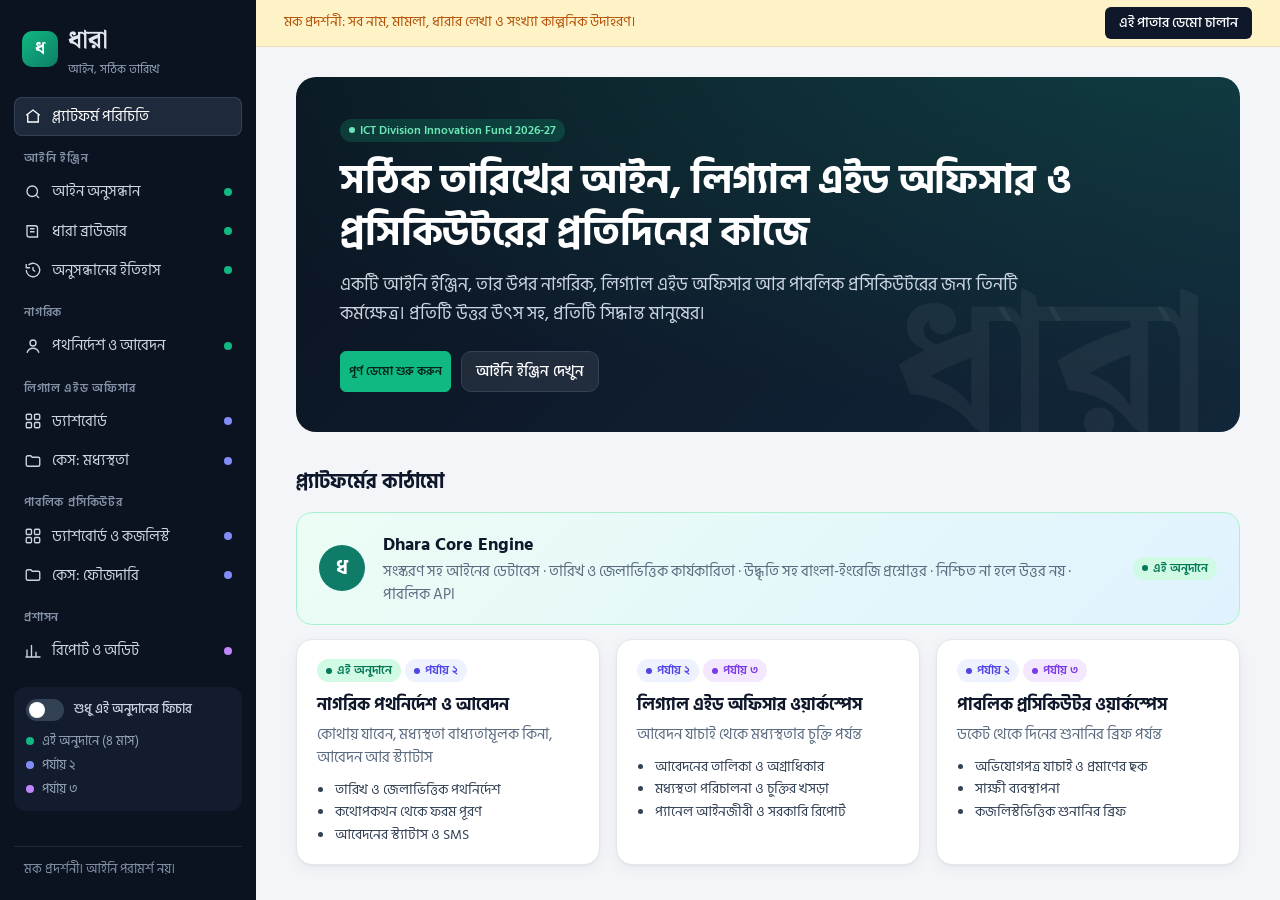
==== commit e3a1ba22: "Optimization the Pages for both Mobile and Desktop View" ====
--- a/index.html
+++ b/index.html
@@ -3,6 +3,7 @@
 <head>
 <meta charset="UTF-8">
 <meta name="viewport" content="width=device-width, initial-scale=1">
+<meta name="description" content="ধারা: বাংলাদেশের জাতীয় আইনি জ্ঞান প্ল্যাটফর্ম। সঠিক তারিখের আইন, উৎস সহ উত্তর, আর নাগরিক, লিগ্যাল এইড অফিসার ও পাবলিক প্রসিকিউটরের কর্মক্ষেত্র (মক প্রদর্শনী)।">
 <title>ধারা | প্ল্যাটফর্ম পরিচিতি</title>
 <link rel="preconnect" href="https://fonts.googleapis.com">
 <link rel="preconnect" href="https://fonts.gstatic.com" crossorigin>
@@ -26,11 +27,11 @@
       </div>
     </section>
 
-    <div class="sec-t" id="archT">প্ল্যাটফর্মের কাঠামো</div>
+    <h2 class="sec-t" id="archT">প্ল্যাটফর্মের কাঠামো</h2>
     <div class="arch" id="arch">
       <div class="engine">
         <div class="avatar" style="width:46px;height:46px;background:#0E7C66;color:#fff;font-size:20px">ধ</div>
-        <div style="flex:1;min-width:260px">
+        <div style="flex:1;min-width:min(260px,100%)">
           <h3>Dhara Core Engine</h3>
           <div class="muted" style="font-size:14.5px">সংস্করণ সহ আইনের ডেটাবেস · তারিখ ও জেলাভিত্তিক কার্যকারিতা · উদ্ধৃতি সহ বাংলা-ইংরেজি প্রশ্নোত্তর · নিশ্চিত না হলে উত্তর নয় · পাবলিক API</div>
         </div>
@@ -38,28 +39,28 @@
       </div>
       <div class="grid g3">
         <a class="ws" href="citizen.html"><span class="ph ph1">এই অনুদানে</span> <span class="ph ph2">পর্যায় ২</span>
-          <h4>নাগরিক পথনির্দেশ ও আবেদন</h4><p>কোথায় যাবেন, মধ্যস্থতা বাধ্যতামূলক কিনা, আবেদন আর স্ট্যাটাস</p>
+          <h3>নাগরিক পথনির্দেশ ও আবেদন</h3><p>কোথায় যাবেন, মধ্যস্থতা বাধ্যতামূলক কিনা, আবেদন আর স্ট্যাটাস</p>
           <ul><li>তারিখ ও জেলাভিত্তিক পথনির্দেশ</li><li>কথোপকথন থেকে ফরম পূরণ</li><li>আবেদনের স্ট্যাটাস ও SMS</li></ul></a>
         <a class="ws" href="lao.html" data-phase="2"><span class="ph ph2">পর্যায় ২</span> <span class="ph ph3">পর্যায় ৩</span>
-          <h4>লিগ্যাল এইড অফিসার ওয়ার্কস্পেস</h4><p>আবেদন যাচাই থেকে মধ্যস্থতার চুক্তি পর্যন্ত</p>
+          <h3>লিগ্যাল এইড অফিসার ওয়ার্কস্পেস</h3><p>আবেদন যাচাই থেকে মধ্যস্থতার চুক্তি পর্যন্ত</p>
           <ul><li>আবেদনের তালিকা ও অগ্রাধিকার</li><li>মধ্যস্থতা পরিচালনা ও চুক্তির খসড়া</li><li>প্যানেল আইনজীবী ও সরকারি রিপোর্ট</li></ul></a>
         <a class="ws" href="pp.html" data-phase="2"><span class="ph ph2">পর্যায় ২</span> <span class="ph ph3">পর্যায় ৩</span>
-          <h4>পাবলিক প্রসিকিউটর ওয়ার্কস্পেস</h4><p>ডকেট থেকে দিনের শুনানির ব্রিফ পর্যন্ত</p>
+          <h3>পাবলিক প্রসিকিউটর ওয়ার্কস্পেস</h3><p>ডকেট থেকে দিনের শুনানির ব্রিফ পর্যন্ত</p>
           <ul><li>অভিযোগপত্র যাচাই ও প্রমাণের ছক</li><li>সাক্ষী ব্যবস্থাপনা</li><li>কজলিস্টভিত্তিক শুনানির ব্রিফ</li></ul></a>
       </div>
     </div>
 
-    <div class="sec-t" id="roadT">কোন পর্যায়ে কী হবে</div>
+    <h2 class="sec-t" id="roadT">কোন পর্যায়ে কী হবে</h2>
     <div class="road" id="road">
-      <div class="col now"><span class="ph ph1">এই অনুদানে</span><h4>আইনি ইঞ্জিন ও নাগরিক পথনির্দেশ</h4><div class="m">৪ মাস · ৳৩,৯৬,২০০ · ICT Division-কে হস্তান্তর</div>
+      <div class="col now"><span class="ph ph1">এই অনুদানে</span><h3>আইনি ইঞ্জিন ও নাগরিক পথনির্দেশ</h3><div class="m">৪ মাস · ৳৩,৯৬,২০০ · ICT Division-কে হস্তান্তর</div>
         <ul><li>সংস্করণ সহ পুরো বাংলাদেশ কোড</li><li>তারিখ ও জেলাভিত্তিক কার্যকারিতা</li><li>উদ্ধৃতি সহ প্রশ্নোত্তর, ধারা ব্রাউজার, পার্থক্য</li><li>মধ্যস্থতা বাধ্যতামূলক কিনা যাচাই</li><li>অফিসার ও প্রসিকিউটরের গবেষণা ব্রিফ (PDF)</li><li>পাবলিক API ও ১৫০ প্রশ্নের বেঞ্চমার্ক</li></ul></div>
-      <div class="col" data-phase="2"><span class="ph ph2">পর্যায় ২</span><h4>দুই ওয়ার্কস্পেসের মূল অংশ</h4><div class="m">অধিদপ্তরের সাথে সমঝোতা স্মারকের পর</div>
+      <div class="col" data-phase="2"><span class="ph ph2">পর্যায় ২</span><h3>দুই ওয়ার্কস্পেসের মূল অংশ</h3><div class="m">অধিদপ্তরের সাথে সমঝোতা স্মারকের পর</div>
         <ul><li>কেস স্পেস, বাংলা OCR, রিভিউ টেবিল</li><li>অনলাইন আবেদন, ফরম পূরণ, স্ট্যাটাস</li><li>মধ্যস্থতা পরিচালনা ও চুক্তির খসড়া</li><li>অভিযোগপত্র যাচাই, প্রমাণের ছক, সাক্ষী</li><li>ক্যালেন্ডার, সময়সীমা, আইন বদলের সতর্কবার্তা</li></ul></div>
-      <div class="col" data-phase="3"><span class="ph ph3">পর্যায় ৩</span><h4>সংযোগ ও প্রশাসন</h4><div class="m">পরবর্তী অনুদান বা সরকারি প্রকল্প</div>
+      <div class="col" data-phase="3"><span class="ph ph3">পর্যায় ৩</span><h3>সংযোগ ও প্রশাসন</h3><div class="m">পরবর্তী অনুদান বা সরকারি প্রকল্প</div>
         <ul><li>অফিস সফটওয়্যার, ডি-নথি, NID, কজলিস্ট সংযোগ</li><li>স্বয়ংক্রিয় মাসিক ও ত্রৈমাসিক রিপোর্ট</li><li>প্যানেল আইনজীবী ব্যবস্থাপনা ও রেফারেল</li><li>আপিলের খসড়া, বিচারের সময়সীমা ট্র্যাকার</li><li>মামলার রায় ও নজির</li></ul></div>
     </div>
 
-    <div class="sec-t">পুরো যাত্রা, ধাপে ধাপে</div>
+    <h2 class="sec-t">পুরো যাত্রা, ধাপে ধাপে</h2>
     <div class="journey" id="journey">
       <a href="citizen.html"><div class="n">১</div><b>নাগরিক পথ খোঁজেন</b><span>বিরোধ, তারিখ আর জেলা দিয়ে</span></a>
       <a href="citizen.html#apply"><div class="n">২</div><b>অনলাইনে আবেদন</b><span>কথোপকথন থেকে ফরম পূরণ</span></a>
--- a/style.css
+++ b/style.css
@@ -1,5 +1,5 @@
 :root{
-  --paper:#F3F5F8; --surface:#FFFFFF; --ink:#0F172A; --ink-2:#334155; --muted:#64748B;
+  --paper:#F3F5F8; --surface:#FFFFFF; --ink:#0F172A; --ink-2:#334155; --muted:#5B6B80;
   --rule:#E2E8F0; --green:#0E7C66; --green-soft:#E3F4EE; --amber:#B45309; --amber-soft:#FEF3C7;
   --red:#B91C1C; --red-soft:#FEE2E2; --blue:#4F46E5; --blue-soft:#EEF2FF; --violet:#7C3AED; --violet-soft:#F3E8FF;
   --side:#0B1220; --side-2:#131C2E; --side-t:#94A3B8;
@@ -13,6 +13,7 @@
 a{color:inherit}
 button,input,textarea{font:inherit;color:inherit}
 :focus-visible{outline:2px solid var(--green);outline-offset:2px}
+.sr-only{position:absolute;width:1px;height:1px;padding:0;margin:-1px;overflow:hidden;clip:rect(0 0 0 0);white-space:nowrap;border:0}
 
 /* sidebar */
 .side{width:256px;flex:none;background:var(--side);color:#E2E8F0;display:flex;flex-direction:column;padding:20px 14px;overflow:auto;height:100vh;position:sticky;top:0}
@@ -95,12 +96,12 @@
 .note.w{background:var(--amber-soft);color:var(--amber)}
 .stop{border:1px solid #EFC9C4;background:var(--red-soft);border-radius:10px;padding:20px 22px;color:var(--red)}
 .stop.scope{border-color:#D5DCE4;background:#F1F4F7;color:var(--ink)}
-.stop h3{margin:0 0 6px;font-family:var(--serif);font-size:19px}
+.stop h2{margin:0 0 6px;font-family:var(--serif);font-size:19px}
 .stop p{margin:0;color:var(--ink-2)}
 .stop .score{margin-top:12px;font-size:14px;color:var(--muted)}
 
 .tl{margin-top:28px;background:var(--surface);border:1px solid var(--rule);border-radius:10px;padding:18px 20px 22px}
-.tl h4{margin:0 0 4px;font-size:15.5px;font-weight:600}
+.tl h2{margin:0 0 4px;font-size:15.5px;font-weight:600}
 .tl .sub{margin:0 0 26px;font-size:14px;color:var(--muted)}
 .track{position:relative;height:44px}
 .tseg{position:absolute;top:10px;height:22px;border-radius:4px;font-size:12.5px;display:flex;align-items:center;padding:0 10px;white-space:nowrap;overflow:hidden}
@@ -188,7 +189,7 @@
 .tour .prog i{flex:1;height:3px;border-radius:2px;background:#3A3F43}
 .tour .prog i.on{background:#7FC3A6}
 .tour .cnt{font-size:13px;color:#A5AAA7;margin:0 0 2px}
-.tour h3{margin:0 0 6px;font-family:var(--serif);font-size:19px;color:#fff}
+.tour h2{margin:0 0 6px;font-family:var(--serif);font-size:19px;color:#fff}
 .tour p{margin:0 0 14px;font-size:15px;line-height:1.65;color:#D3D6D3}
 .tour .btns{display:flex;gap:8px;align-items:center}
 .tour button{border:0;border-radius:7px;padding:7px 14px;font-size:14.5px;cursor:pointer}
@@ -220,12 +221,12 @@
 .prov code{font-family:var(--sans);background:#F0F0EC;padding:1px 6px;border-radius:4px;font-size:12.5px}
 
 /* ================= v3: full application shell ================= */
-.nav .grp{font-size:11.5px;font-weight:600;letter-spacing:.8px;color:#64748B;padding:14px 10px 4px;text-transform:uppercase}
+.nav .grp{font-size:11.5px;font-weight:600;letter-spacing:.8px;color:#8391A6;padding:14px 10px 4px;text-transform:uppercase}
 .nav a .pd{margin-left:auto;width:8px;height:8px;border-radius:50%;flex:none}
 .pd1{background:#10B981}.pd2{background:#818CF8}.pd3{background:#C084FC}
 .sidelist{margin-top:14px}
 .scopebox{margin-top:16px;background:var(--side-2);border-radius:12px;padding:12px;font-size:13px;color:#CBD5E1}
-.scopebox .row{display:flex;align-items:center;gap:10px;font-weight:500}
+.scopebox .row{display:flex;align-items:center;gap:10px;font-weight:500;cursor:pointer}
 .scopebox .lg{display:grid;gap:4px;margin-top:10px;color:var(--side-t);font-size:12.5px}
 .scopebox .lg span{display:flex;align-items:center;gap:8px}
 .scopebox .lg i{width:8px;height:8px;border-radius:50%;display:inline-block}
@@ -235,7 +236,7 @@
 .switch span::before{content:"";position:absolute;left:3px;top:3px;width:16px;height:16px;border-radius:50%;background:#fff;transition:.2s}
 .switch input:checked+span{background:#10B981}
 .switch input:checked+span::before{transform:translateX(16px)}
-.side .foot{border-top:1px solid #1E293B;color:#64748B}
+.side .foot{border-top:1px solid #1E293B;color:#8391A6}
 
 /* phase badges + scope filter */
 .ph{display:inline-flex;align-items:center;gap:5px;font-size:12px;font-weight:600;padding:2px 9px;border-radius:999px;white-space:nowrap;vertical-align:middle}
@@ -260,7 +261,7 @@
 .split{display:grid;grid-template-columns:minmax(0,1fr) 340px;gap:18px;align-items:start}
 .panel{background:var(--surface);border:1px solid var(--rule);border-radius:var(--radius);box-shadow:var(--shadow);padding:18px 20px}
 .panel-h{display:flex;align-items:center;gap:10px;margin:0 0 12px}
-.panel-h h3{margin:0;font-size:16.5px;font-weight:600}
+.panel-h h2{margin:0;font-size:16.5px;font-weight:600}
 .panel-h .r{margin-left:auto;display:flex;gap:8px;align-items:center}
 .kpi{background:var(--surface);border:1px solid var(--rule);border-radius:var(--radius);box-shadow:var(--shadow);padding:16px 18px}
 .kpi .v{font-size:30px;font-weight:700;line-height:1.2;margin:4px 0}
@@ -333,7 +334,7 @@
 .lawcard .h b{font-size:15.5px}
 .lawcard p{font-family:var(--serif);font-size:15.5px;line-height:1.85;margin:0;color:var(--ink-2)}
 .draft{font-family:var(--serif);font-size:16px;line-height:2;background:#FCFCFA;border:1px solid var(--rule);border-radius:12px;padding:22px 26px}
-.draft h4{font-family:var(--sans);text-align:center;margin:0 0 12px;font-size:17px}
+.draft h3{font-family:var(--sans);text-align:center;margin:0 0 12px;font-size:17px}
 .sig{display:flex;gap:10px;flex-wrap:wrap;margin-top:14px}
 .sig div{flex:1;min-width:160px;border:1px dashed #CBD5E1;border-radius:10px;padding:10px 12px;font-size:14px}
 .sig .ok{border-style:solid;border-color:#A7F3D0;background:#F0FDF9}
@@ -363,13 +364,13 @@
 .arch .engine h3{margin:0;font-size:18px}
 .arch .ws{border-radius:16px;padding:18px 20px;background:#fff;border:1px solid var(--rule);box-shadow:var(--shadow);text-decoration:none;display:block}
 .arch .ws:hover{border-color:#94A3B8}
-.arch .ws h4{margin:8px 0 4px;font-size:17px}
+.arch .ws h3{margin:8px 0 4px;font-size:17px}
 .arch .ws p{margin:0 0 10px;color:var(--muted);font-size:14.5px}
 .arch .ws ul{margin:0;padding-left:18px;font-size:14px;color:var(--ink-2)}
 .road{display:grid;grid-template-columns:repeat(3,minmax(0,1fr));gap:14px}
 .road .col{border-radius:16px;padding:18px 20px;border:1px solid var(--rule);background:#fff}
 .road .col.now{border:2px solid #10B981;background:#F0FDF9}
-.road h4{margin:8px 0 2px;font-size:17px}.road .m{font-size:13.5px;color:var(--muted);margin-bottom:10px}
+.road h3{margin:8px 0 2px;font-size:17px}.road .m{font-size:13.5px;color:var(--muted);margin-bottom:10px}
 .road ul{margin:0;padding-left:18px;font-size:14.5px;line-height:1.8}
 .journey{display:grid;grid-template-columns:repeat(4,minmax(0,1fr));gap:12px}
 .journey a{display:block;text-decoration:none;border:1px solid var(--rule);border-radius:14px;padding:14px 16px;background:#fff}
@@ -380,3 +381,81 @@
 
 @media (max-width:1100px){.split{grid-template-columns:1fr}.g4{grid-template-columns:repeat(2,minmax(0,1fr))}.road,.journey{grid-template-columns:1fr 1fr}}
 @media (max-width:760px){.app{padding:22px 16px 120px}.g2,.g3,.g4,.form,.road,.journey{grid-template-columns:1fr}.hero{padding:28px 22px}.hero h1{font-size:28px}.kv{grid-template-columns:1fr}}
+
+/* ================= phones & small tablets ================= */
+html{-webkit-text-size-adjust:100%;text-size-adjust:100%}
+/* tabs and the status pipeline wrap onto a new line instead of scrolling sideways */
+.tabs{flex-wrap:wrap}
+.pipe{flex-wrap:wrap;row-gap:4px}
+@media (max-width:1200px){.g2{grid-template-columns:minmax(0,1fr)}}
+@media (max-width:1366px){.tbl th,.tbl td{padding-left:8px;padding-right:8px}}
+.topbar,.scrim{display:none}
+@media (max-width:900px){
+  /* let the page scroll normally (momentum scroll, collapsing address bar) */
+  html,body{height:auto}
+  body{display:block;-webkit-tap-highlight-color:transparent}
+  .main{overflow:visible;min-height:100vh}
+
+  .topbar{display:flex;align-items:center;gap:10px;position:sticky;top:0;z-index:40;background:var(--side);color:#fff;padding:8px 12px;min-height:56px}
+  .topbar .menu{width:44px;height:44px;border:0;background:none;color:#fff;display:flex;align-items:center;justify-content:center;border-radius:10px;cursor:pointer;flex:none;margin-left:-4px}
+  .topbar .menu:active{background:var(--side-2)}
+  .topbar .menu svg{width:24px;height:24px}
+  .topbar .brand{font-size:21px;padding:0;gap:8px}
+  .topbar .brand .logo{width:30px;height:30px;font-size:16px;border-radius:8px}
+  .topbar .cur{margin-left:auto;font-size:13.5px;color:var(--side-t);white-space:nowrap;overflow:hidden;text-overflow:ellipsis;min-width:0}
+
+  .side{display:flex;position:fixed;left:0;top:0;bottom:0;z-index:60;width:min(300px,86vw);height:100%;transform:translateX(-102%);transition:transform .25s ease;overscroll-behavior:contain;padding-bottom:calc(20px + env(safe-area-inset-bottom))}
+  body.nav-open .side{transform:none;box-shadow:0 0 40px rgba(0,0,0,.35)}
+  .scrim{display:block;position:fixed;inset:0;z-index:55;background:rgba(11,18,32,.5);opacity:0;pointer-events:none;transition:opacity .25s}
+  body.nav-open .scrim{opacity:1;pointer-events:auto}
+  body.nav-open{overflow:hidden}
+  .nav a{padding:11px 10px;font-size:15px}
+  .sidelist div,.sidelist a{padding:9px 0}
+}
+@media (max-width:760px){
+  .mockbar{flex-wrap:wrap;gap:8px 12px;padding:8px 16px;font-size:13px;line-height:1.5}
+  /* minmax(0,…) so wide content (tables) can't push columns past the screen */
+  .g2,.g3,.g4,.form,.road,.journey,.split,.wrap,.pgrid,.kv,.hrow{grid-template-columns:minmax(0,1fr)}
+  .panel-h{flex-wrap:wrap}.panel-h .r{flex-wrap:wrap}
+  table.meta td{overflow-wrap:anywhere}
+  .center,.page,.hist{padding:22px 16px 120px}
+  .center h1,.head h1,.hist h1,.pagehead h1{font-size:26px}
+  .hero h1{font-size:26px}.hero p{font-size:16px}.hero .wm{font-size:140px;right:10px}
+  .lede{font-size:16px}
+  .pagehead .acts,.tools{margin-left:0}
+  .rail{padding:24px 16px 80px}
+  .card{padding:18px 16px}
+  .panel{padding:16px}
+  .law{font-size:18px;line-height:1.9}.law.en{font-size:17px}
+  .answer .body{font-size:17px;line-height:1.85}
+  .draft{padding:16px 14px;font-size:15.5px}
+  .pgrid{gap:24px;margin-top:20px}
+  .bars .bar{grid-template-columns:96px 1fr 40px}
+  .list li{flex-wrap:wrap}.list .r{white-space:normal}
+  .hrow .open{text-align:left}
+  .sec-t{font-size:18px;margin-top:28px}
+  /* tables stack into one card per row (labels come from labelTables() in data.js) */
+  .tbl thead{position:absolute;width:1px;height:1px;overflow:hidden;clip:rect(0 0 0 0)}
+  .tbl,.tbl tbody,.tbl tr,.tbl td{display:block;width:100%}
+  .tbl tr{border:1px solid var(--rule);border-radius:12px;padding:4px 12px;margin-bottom:10px;background:var(--surface)}
+  .tbl tr:last-child{margin-bottom:0}
+  .tbl td,.tbl tr:last-child td{display:flex;gap:12px;align-items:flex-start;justify-content:space-between;padding:8px 0;border-bottom:1px solid #F1F5F9;text-align:right!important}
+  .tbl tr td:last-child{border-bottom:0}
+  .tbl td::before{content:attr(data-label);flex:none;max-width:42%;text-align:left;font-size:13px;color:var(--muted);font-weight:400}
+  .tbl td:not([data-label])::before{content:none}
+  .tbl td:not([data-label]){justify-content:flex-end}
+  .tbl td>*{min-width:0}
+  .tbl .mono{white-space:normal;overflow-wrap:anywhere}
+  .tbl tr.click:hover td{background:none}
+  .matrix th,.matrix td{text-align:right}
+  .tabs,.pipe{overflow:visible}
+  .pipe div{min-width:0;flex:1 1 30%}
+  table.meta th,table.meta td{padding:10px 12px}
+  /* 16px inputs stop iOS from zooming in on focus */
+  .ask textarea,.asof input,.pasof input,.field input,.field select,.field textarea{font-size:16px}
+  .go{padding:11px 20px}
+  .btn{padding:10px 14px}
+  .tour{left:12px;right:12px;bottom:calc(12px + env(safe-area-inset-bottom));width:auto;max-width:none;padding:16px;max-height:60vh;overflow:auto}
+  .tour p{font-size:14.5px}
+  .tour button{padding:10px 14px}
+}
